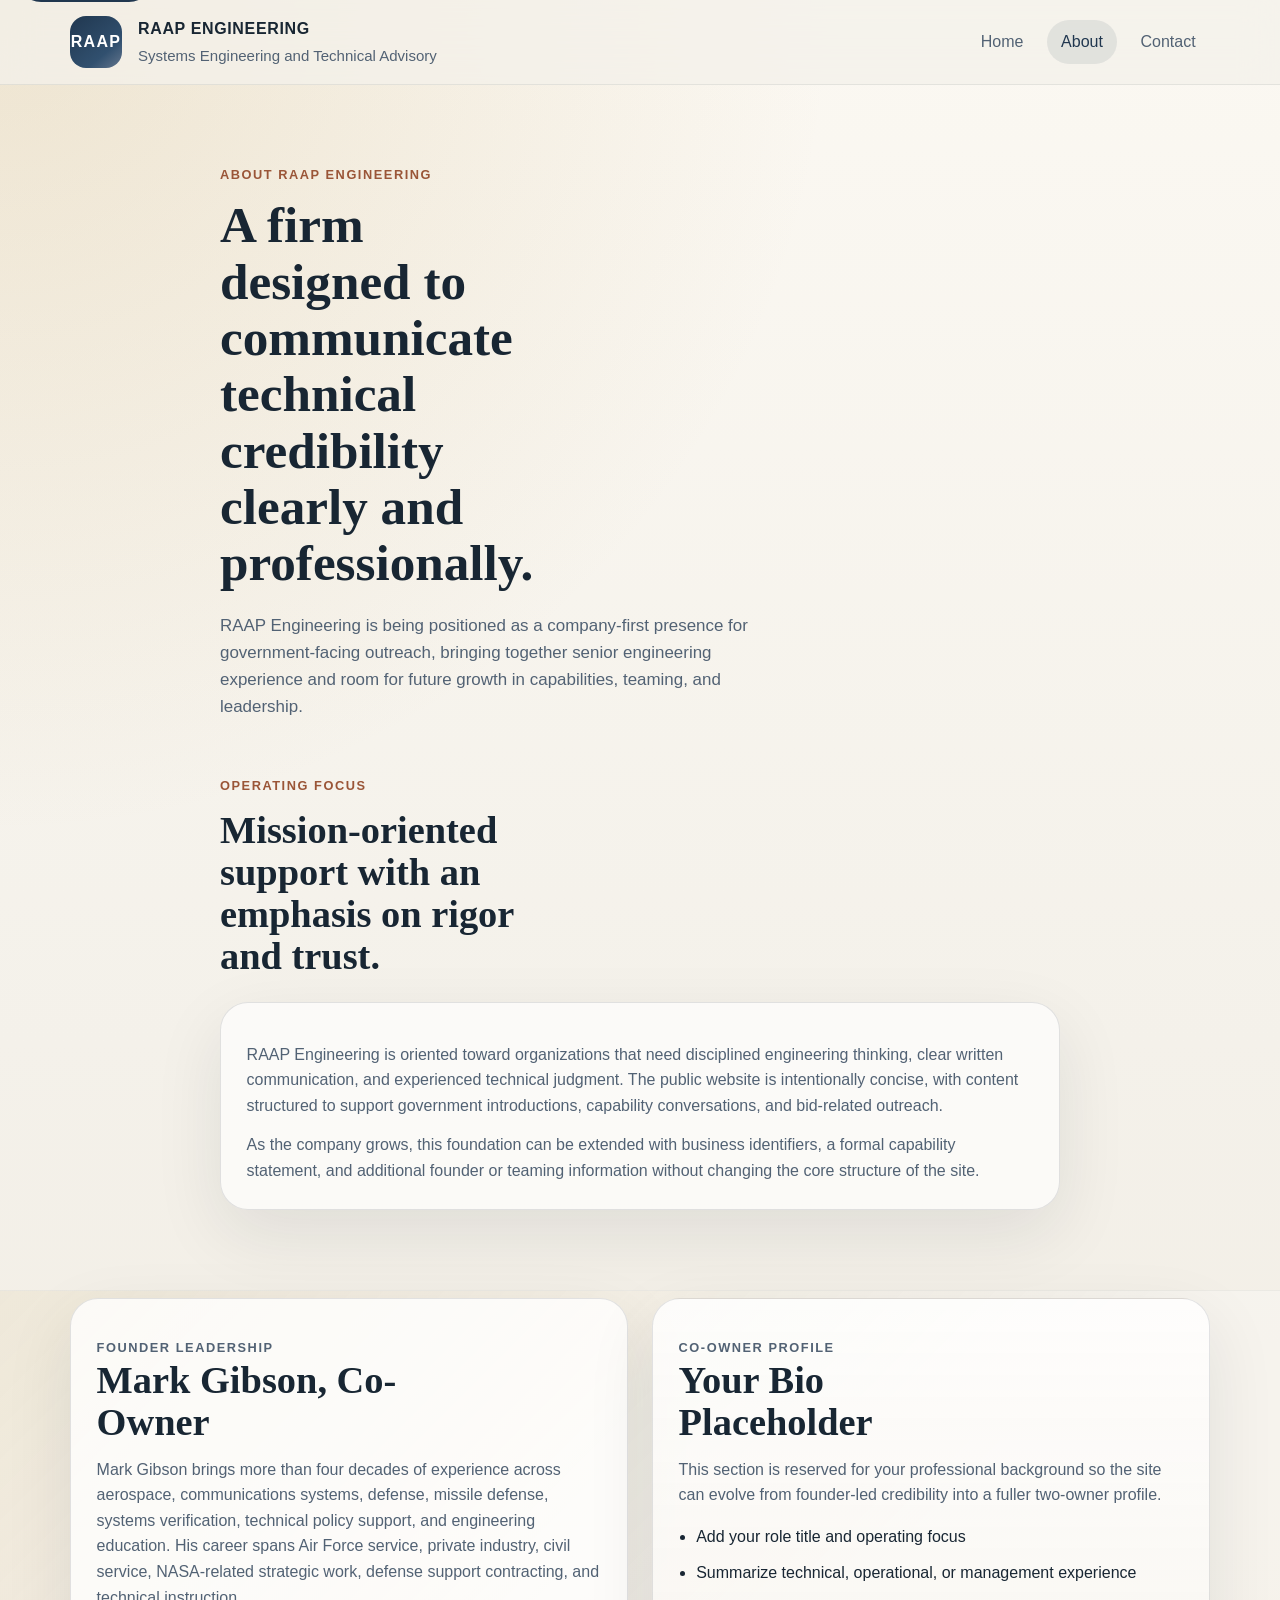
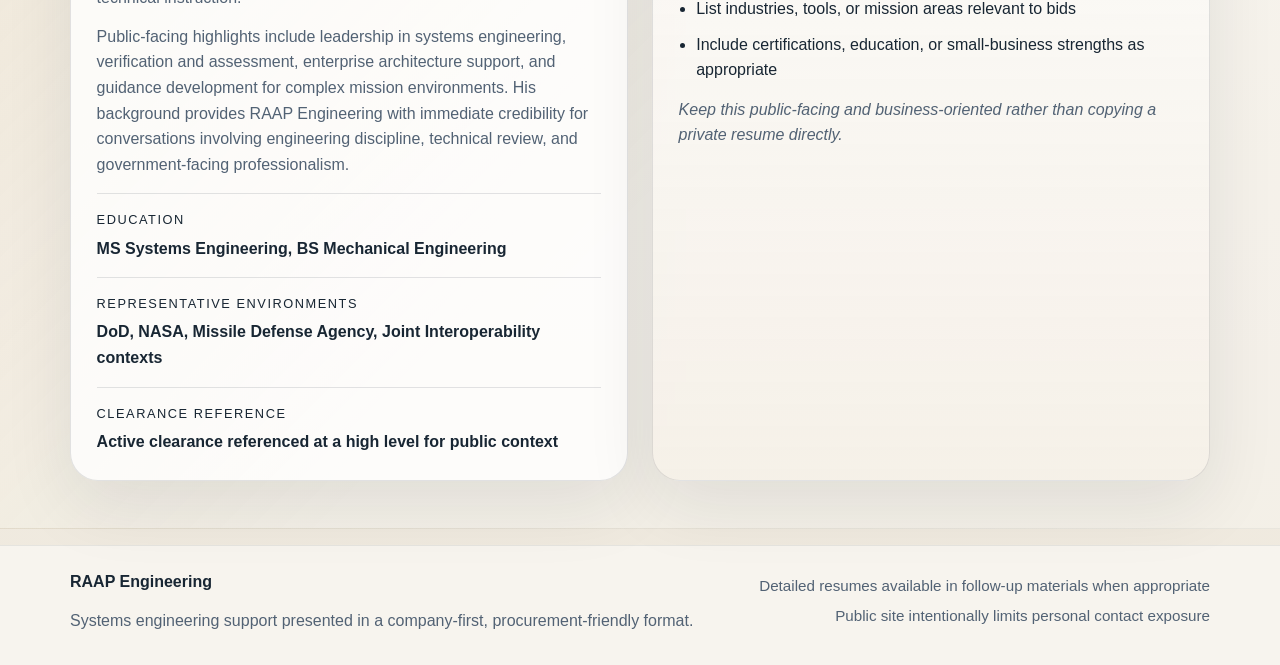
==== about.html @ 54c3ab7a "Initial RAAP Engineering site" ====
<!DOCTYPE html>
<html lang="en">
<head>
  <meta charset="UTF-8">
  <meta name="viewport" content="width=device-width, initial-scale=1.0">
  <meta
    name="description"
    content="About RAAP Engineering, including company focus, founder leadership, and a co-owner profile placeholder for future expansion."
  >
  <title>About | RAAP Engineering</title>
  <link rel="stylesheet" href="styles.css">
</head>
<body>
  <a class="skip-link" href="#main">Skip to content</a>
  <header class="site-header">
    <div class="shell header-shell">
      <a class="brand" href="index.html" aria-label="RAAP Engineering home">
        <span class="brand-mark">RAAP</span>
        <span class="brand-text">
          <strong>RAAP Engineering</strong>
          <span>Systems Engineering and Technical Advisory</span>
        </span>
      </a>
      <nav class="site-nav" aria-label="Primary">
        <a href="index.html">Home</a>
        <a class="is-active" href="about.html">About</a>
        <a href="contact.html">Contact</a>
      </nav>
    </div>
  </header>

  <main id="main">
    <section class="page-hero">
      <div class="shell narrow">
        <p class="eyebrow">About RAAP Engineering</p>
        <h1>A firm designed to communicate technical credibility clearly and professionally.</h1>
        <p class="lead">
          RAAP Engineering is being positioned as a company-first presence for government-facing outreach, bringing
          together senior engineering experience and room for future growth in capabilities, teaming, and leadership.
        </p>
      </div>
    </section>

    <section class="section">
      <div class="shell narrow">
        <div class="section-heading">
          <p class="eyebrow">Operating Focus</p>
          <h2>Mission-oriented support with an emphasis on rigor and trust.</h2>
        </div>
        <div class="prose-card">
          <p>
            RAAP Engineering is oriented toward organizations that need disciplined engineering thinking, clear
            written communication, and experienced technical judgment. The public website is intentionally concise,
            with content structured to support government introductions, capability conversations, and bid-related
            outreach.
          </p>
          <p>
            As the company grows, this foundation can be extended with business identifiers, a formal capability
            statement, and additional founder or teaming information without changing the core structure of the site.
          </p>
        </div>
      </div>
    </section>

    <section class="section section-accent">
      <div class="shell profile-grid">
        <article class="profile-card">
          <p class="eyebrow">Founder Leadership</p>
          <h2>Mark Gibson, Co-Owner</h2>
          <p>
            Mark Gibson brings more than four decades of experience across aerospace, communications systems, defense,
            missile defense, systems verification, technical policy support, and engineering education. His career
            spans Air Force service, private industry, civil service, NASA-related strategic work, defense support
            contracting, and technical instruction.
          </p>
          <p>
            Public-facing highlights include leadership in systems engineering, verification and assessment, enterprise
            architecture support, and guidance development for complex mission environments. His background provides
            RAAP Engineering with immediate credibility for conversations involving engineering discipline, technical
            review, and government-facing professionalism.
          </p>
          <div class="detail-block">
            <span>Education</span>
            <strong>MS Systems Engineering, BS Mechanical Engineering</strong>
          </div>
          <div class="detail-block">
            <span>Representative Environments</span>
            <strong>DoD, NASA, Missile Defense Agency, Joint Interoperability contexts</strong>
          </div>
          <div class="detail-block">
            <span>Clearance Reference</span>
            <strong>Active clearance referenced at a high level for public context</strong>
          </div>
        </article>

        <article class="profile-card placeholder-card">
          <p class="eyebrow">Co-Owner Profile</p>
          <h2>Your Bio Placeholder</h2>
          <p>
            This section is reserved for your professional background so the site can evolve from founder-led
            credibility into a fuller two-owner profile.
          </p>
          <ul class="prompt-list">
            <li>Add your role title and operating focus</li>
            <li>Summarize technical, operational, or management experience</li>
            <li>List industries, tools, or mission areas relevant to bids</li>
            <li>Include certifications, education, or small-business strengths as appropriate</li>
          </ul>
          <p class="placeholder-note">
            Keep this public-facing and business-oriented rather than copying a private resume directly.
          </p>
        </article>
      </div>
    </section>
  </main>

  <footer class="site-footer">
    <div class="shell footer-shell">
      <div>
        <strong>RAAP Engineering</strong>
        <p>Systems engineering support presented in a company-first, procurement-friendly format.</p>
      </div>
      <div class="footer-meta">
        <span>Detailed resumes available in follow-up materials when appropriate</span>
        <span>Public site intentionally limits personal contact exposure</span>
      </div>
    </div>
  </footer>
</body>
</html>
---- styles.css ----
:root {
  --bg: #f4f1ea;
  --bg-strong: #e4ddd0;
  --surface: rgba(255, 255, 255, 0.78);
  --surface-strong: #ffffff;
  --ink: #182633;
  --muted: #526274;
  --line: rgba(24, 38, 51, 0.12);
  --navy: #20374f;
  --steel: #64768d;
  --rust: #9a5537;
  --gold: #c6a766;
  --shadow: 0 24px 70px rgba(21, 32, 43, 0.09);
  --radius-lg: 28px;
  --radius-md: 18px;
  --radius-sm: 12px;
  --shell: 1140px;
  --font-sans: "Segoe UI Variable", "Aptos", "Trebuchet MS", "Gill Sans", sans-serif;
  --font-serif: "Georgia", "Times New Roman", serif;
}

*,
*::before,
*::after {
  box-sizing: border-box;
}

html {
  scroll-behavior: smooth;
}

body {
  margin: 0;
  min-height: 100vh;
  color: var(--ink);
  background:
    radial-gradient(circle at top left, rgba(198, 167, 102, 0.24), transparent 32%),
    linear-gradient(180deg, #fbf8f2 0%, var(--bg) 46%, #efe9de 100%);
  font-family: var(--font-sans);
  line-height: 1.6;
}

a {
  color: inherit;
  text-decoration: none;
}

img {
  max-width: 100%;
  display: block;
}

.skip-link {
  position: absolute;
  left: 1rem;
  top: -3rem;
  z-index: 20;
  padding: 0.75rem 1rem;
  border-radius: 999px;
  background: var(--navy);
  color: #fff;
}

.skip-link:focus {
  top: 1rem;
}

.shell {
  width: min(calc(100% - 2rem), var(--shell));
  margin: 0 auto;
}

.narrow {
  width: min(calc(100% - 2rem), 840px);
}

.site-header {
  position: sticky;
  top: 0;
  z-index: 10;
  backdrop-filter: blur(18px);
  background: rgba(244, 241, 234, 0.76);
  border-bottom: 1px solid rgba(24, 38, 51, 0.08);
}

.header-shell,
.footer-shell,
.hero-grid,
.split-layout,
.credibility-grid,
.cta-layout,
.contact-grid,
.profile-grid {
  display: grid;
  gap: 1.5rem;
}

.header-shell {
  grid-template-columns: 1fr auto;
  align-items: center;
  padding: 1rem 0;
}

.brand {
  display: inline-flex;
  align-items: center;
  gap: 1rem;
}

.brand-mark {
  display: inline-flex;
  align-items: center;
  justify-content: center;
  width: 3.25rem;
  height: 3.25rem;
  border-radius: 1rem;
  background: linear-gradient(140deg, var(--navy), #31506f 70%, var(--steel));
  color: #fff;
  font-weight: 700;
  letter-spacing: 0.08em;
}

.brand-text {
  display: flex;
  flex-direction: column;
  gap: 0.1rem;
  color: var(--muted);
  font-size: 0.94rem;
}

.brand-text strong {
  color: var(--ink);
  font-size: 1rem;
  letter-spacing: 0.04em;
  text-transform: uppercase;
}

.site-nav {
  display: flex;
  flex-wrap: wrap;
  gap: 0.55rem;
}

.site-nav a {
  padding: 0.6rem 0.9rem;
  border-radius: 999px;
  color: var(--muted);
  transition: 180ms ease;
}

.site-nav a:hover,
.site-nav a:focus-visible,
.site-nav a.is-active {
  background: rgba(32, 55, 79, 0.09);
  color: var(--navy);
}

.hero,
.page-hero {
  position: relative;
  overflow: hidden;
}

.hero {
  padding: 5.75rem 0 3.5rem;
}

.page-hero {
  padding: 5rem 0 2rem;
}

.hero-grid {
  grid-template-columns: minmax(0, 1.35fr) minmax(280px, 0.75fr);
  align-items: end;
}

.hero-copy,
.hero-panel,
.card,
.timeline-card,
.credibility-card,
.prose-card,
.profile-card,
.contact-card {
  position: relative;
  border: 1px solid var(--line);
  border-radius: var(--radius-lg);
  background: var(--surface);
  box-shadow: var(--shadow);
}

.hero-copy {
  padding: 2rem;
}

.hero-panel {
  padding: 1.6rem;
  background:
    linear-gradient(180deg, rgba(32, 55, 79, 0.95), rgba(28, 42, 58, 0.94)),
    var(--navy);
  color: #ecf1f8;
}

.eyebrow,
.panel-kicker,
.timeline-label,
.detail-block span,
.contact-placeholder span,
.identifier-list span {
  font-size: 0.8rem;
  letter-spacing: 0.12em;
  text-transform: uppercase;
}

.eyebrow {
  margin: 0 0 0.75rem;
  color: var(--rust);
  font-weight: 700;
}

h1,
h2,
h3 {
  margin: 0;
  font-family: var(--font-serif);
  line-height: 1.1;
}

h1 {
  font-size: clamp(2.8rem, 4vw, 4.6rem);
  max-width: 12ch;
}

h2 {
  font-size: clamp(2rem, 3vw, 3rem);
  max-width: 18ch;
}

h3 {
  font-size: 1.35rem;
}

.lead {
  max-width: 60ch;
  margin: 1.25rem 0 0;
  color: var(--muted);
  font-size: 1.06rem;
}

.hero-actions {
  display: flex;
  flex-wrap: wrap;
  gap: 0.9rem;
  margin-top: 1.8rem;
}

.button {
  display: inline-flex;
  align-items: center;
  justify-content: center;
  min-height: 3.2rem;
  padding: 0.9rem 1.35rem;
  border-radius: 999px;
  border: 1px solid transparent;
  font-weight: 700;
  transition: transform 180ms ease, box-shadow 180ms ease, background 180ms ease;
}

.button:hover,
.button:focus-visible {
  transform: translateY(-1px);
}

.button-primary {
  background: linear-gradient(135deg, var(--navy), #345372);
  color: #fff;
  box-shadow: 0 12px 28px rgba(32, 55, 79, 0.2);
}

.button-secondary {
  border-color: rgba(32, 55, 79, 0.18);
  background: rgba(255, 255, 255, 0.64);
  color: var(--navy);
}

.panel-kicker {
  color: rgba(255, 255, 255, 0.7);
  font-weight: 700;
}

.panel-list,
.inline-list,
.prompt-list {
  margin: 1rem 0 0;
  padding-left: 1.1rem;
}

.panel-list li,
.inline-list li,
.prompt-list li {
  margin-bottom: 0.65rem;
}

.section {
  padding: 1.5rem 0 4rem;
}

.section-heading {
  margin-bottom: 1.5rem;
}

.section-heading h2 {
  max-width: 16ch;
}

.card-grid,
.timeline-grid {
  display: grid;
  gap: 1rem;
}

.card-grid {
  grid-template-columns: repeat(4, minmax(0, 1fr));
}

.timeline-grid {
  grid-template-columns: repeat(2, minmax(0, 1fr));
}

.card,
.timeline-card,
.credibility-card,
.prose-card,
.profile-card,
.contact-card {
  padding: 1.6rem;
}

.card p,
.timeline-card p,
.credibility-card p,
.prose-card p,
.profile-card p,
.contact-card p,
.feature p,
.footer-shell p {
  margin: 0.85rem 0 0;
  color: var(--muted);
}

.section-accent {
  position: relative;
}

.section-accent::before {
  content: "";
  position: absolute;
  inset: 1rem 0;
  background:
    linear-gradient(135deg, rgba(198, 167, 102, 0.15), transparent 55%),
    rgba(255, 255, 255, 0.25);
  border-top: 1px solid rgba(24, 38, 51, 0.05);
  border-bottom: 1px solid rgba(24, 38, 51, 0.05);
}

.section-accent > .shell {
  position: relative;
}

.split-layout {
  grid-template-columns: minmax(0, 0.8fr) minmax(0, 1fr);
  align-items: start;
}

.stack {
  display: grid;
  gap: 1rem;
}

.feature {
  padding: 1.2rem 0 1.2rem 1.35rem;
  border-left: 3px solid rgba(154, 85, 55, 0.3);
}

.timeline-label {
  color: var(--navy);
  font-weight: 700;
}

.section-dark {
  background:
    linear-gradient(160deg, #1d2a38 0%, #20374f 55%, #2b4663 100%);
  color: #f0f4f8;
}

.section-dark .eyebrow,
.section-dark .timeline-label,
.section-dark p,
.section-dark .text-link {
  color: rgba(240, 244, 248, 0.88);
}

.credibility-grid {
  grid-template-columns: minmax(0, 0.95fr) minmax(0, 1fr);
  align-items: center;
  padding: 4rem 0;
}

.credibility-card,
.prose-card-dark {
  background: rgba(255, 255, 255, 0.08);
  border-color: rgba(255, 255, 255, 0.12);
  color: #fff;
}

.credibility-card .inline-list {
  color: #dfe8f1;
}

.text-link {
  display: inline-block;
  margin-top: 1rem;
  font-weight: 700;
}

.cta-band {
  padding-top: 3rem;
  padding-bottom: 4.5rem;
}

.cta-layout {
  grid-template-columns: minmax(0, 1fr) auto;
  align-items: center;
  padding: 1.75rem 1.9rem;
  border: 1px solid var(--line);
  border-radius: var(--radius-lg);
  background: rgba(255, 255, 255, 0.7);
  box-shadow: var(--shadow);
}

.profile-grid,
.contact-grid {
  grid-template-columns: repeat(2, minmax(0, 1fr));
}

.prose-card {
  background: rgba(255, 255, 255, 0.64);
}

.detail-block,
.contact-placeholder,
.identifier-list div {
  display: flex;
  flex-direction: column;
  gap: 0.3rem;
  margin-top: 1rem;
  padding-top: 1rem;
  border-top: 1px solid var(--line);
}

.detail-block strong,
.contact-placeholder strong,
.identifier-list strong {
  font-size: 1rem;
}

.placeholder-card {
  background:
    linear-gradient(180deg, rgba(255, 255, 255, 0.82), rgba(245, 240, 232, 0.96));
}

.placeholder-note {
  font-style: italic;
}

.identifier-list {
  display: grid;
  gap: 0.4rem;
}

.site-footer {
  border-top: 1px solid rgba(24, 38, 51, 0.08);
  background: rgba(255, 255, 255, 0.46);
}

.footer-shell {
  grid-template-columns: minmax(0, 1fr) auto;
  align-items: center;
  padding: 1.4rem 0 2rem;
}

.footer-meta {
  display: grid;
  gap: 0.35rem;
  justify-items: end;
  color: var(--muted);
  font-size: 0.95rem;
  text-align: right;
}

@media (max-width: 980px) {
  .hero-grid,
  .split-layout,
  .credibility-grid,
  .cta-layout,
  .profile-grid,
  .contact-grid,
  .card-grid,
  .timeline-grid,
  .footer-shell {
    grid-template-columns: 1fr;
  }

  .header-shell {
    grid-template-columns: 1fr;
    justify-items: start;
  }

  .site-nav {
    width: 100%;
  }

  .footer-meta {
    justify-items: start;
    text-align: left;
  }
}

@media (max-width: 720px) {
  body {
    font-size: 0.98rem;
  }

  .hero,
  .page-hero {
    padding-top: 4.5rem;
  }

  .hero-copy,
  .hero-panel,
  .card,
  .timeline-card,
  .credibility-card,
  .prose-card,
  .profile-card,
  .contact-card,
  .cta-layout {
    padding: 1.35rem;
  }

  h1 {
    font-size: clamp(2.4rem, 11vw, 3.4rem);
  }

  h2 {
    font-size: clamp(1.8rem, 8vw, 2.4rem);
  }

  .site-nav a {
    padding-inline: 0.8rem;
  }
}

@media print {
  :root {
    --bg: #fff;
    --surface: #fff;
    --surface-strong: #fff;
    --ink: #000;
    --muted: #222;
    --line: rgba(0, 0, 0, 0.12);
  }

  body {
    background: #fff;
    color: #000;
  }

  .site-header {
    position: static;
    background: #fff;
    border-bottom-color: #ccc;
  }

  .hero-panel,
  .section-dark,
  .button-primary {
    background: #fff !important;
    color: #000 !important;
    box-shadow: none !important;
  }

  .button,
  .site-nav {
    border-color: #999;
  }

  .hero-copy,
  .hero-panel,
  .card,
  .timeline-card,
  .credibility-card,
  .prose-card,
  .profile-card,
  .contact-card,
  .cta-layout {
    box-shadow: none;
    background: #fff;
  }
}
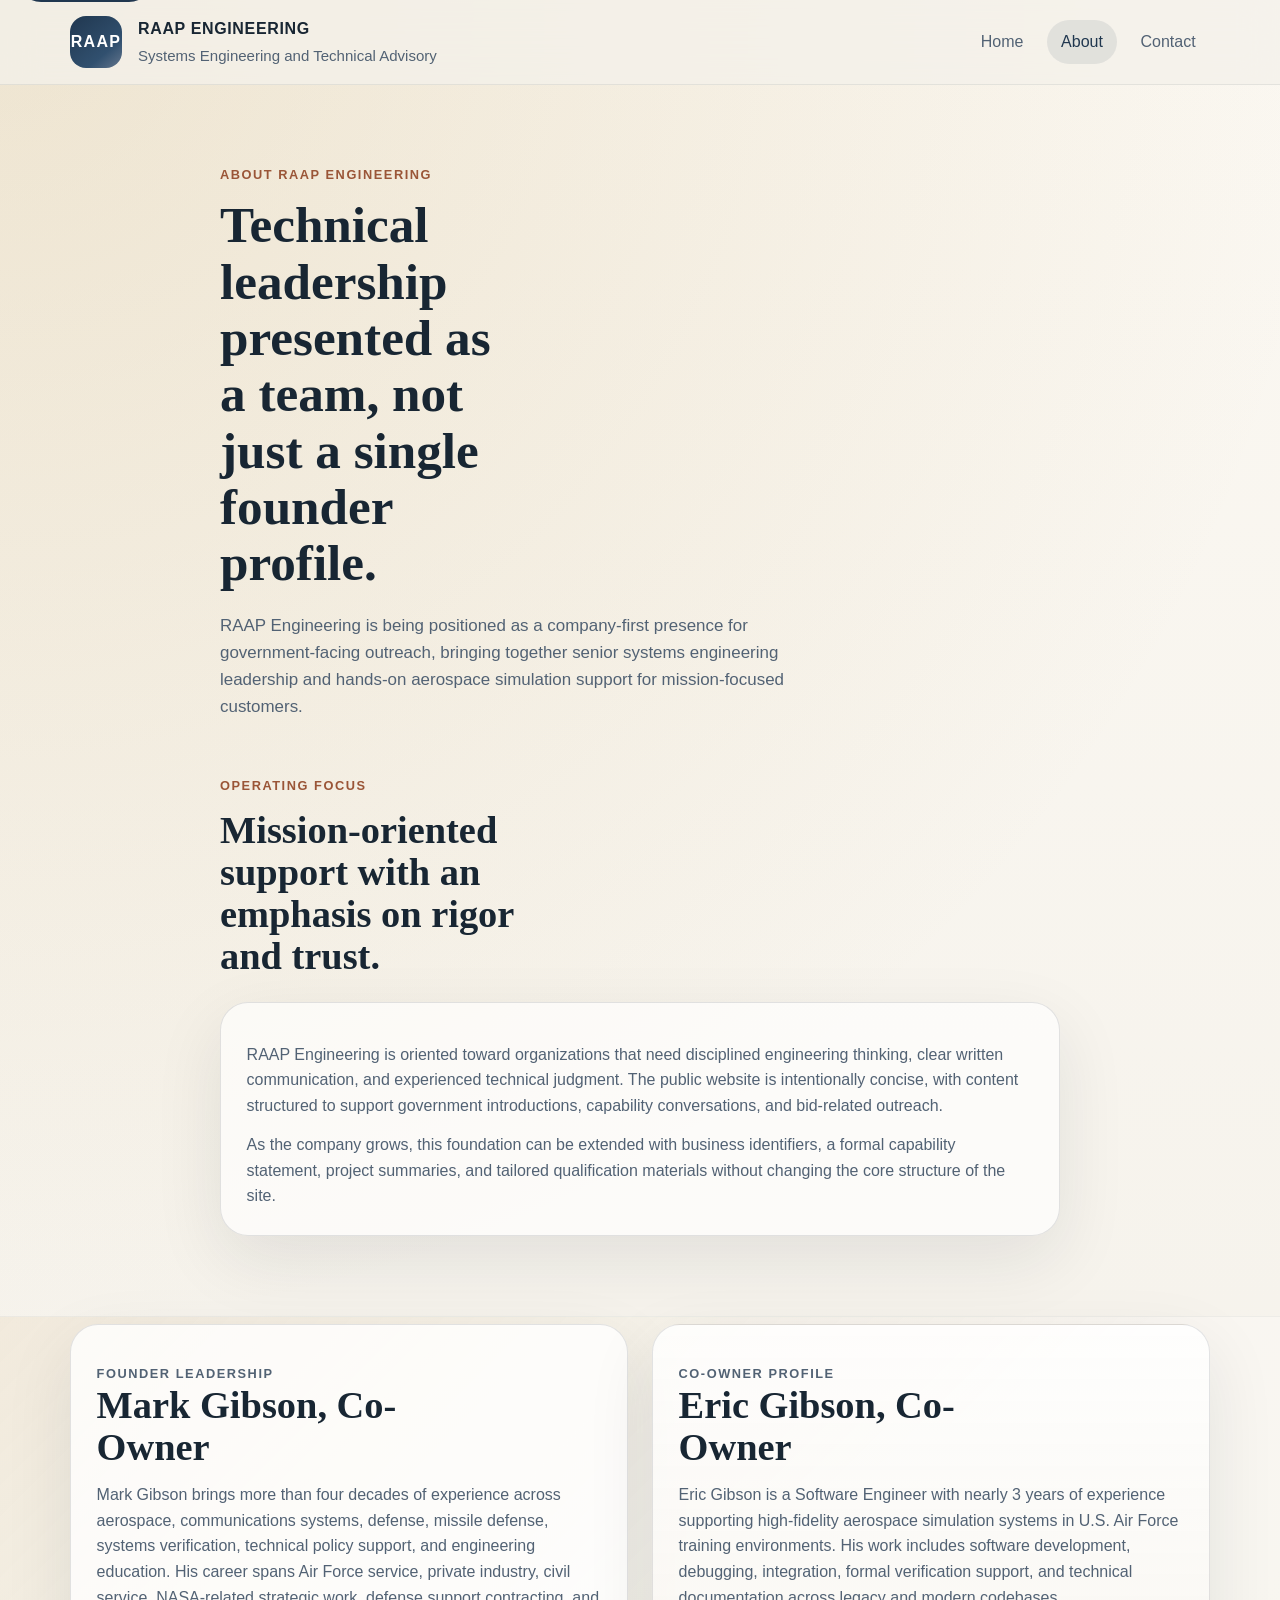
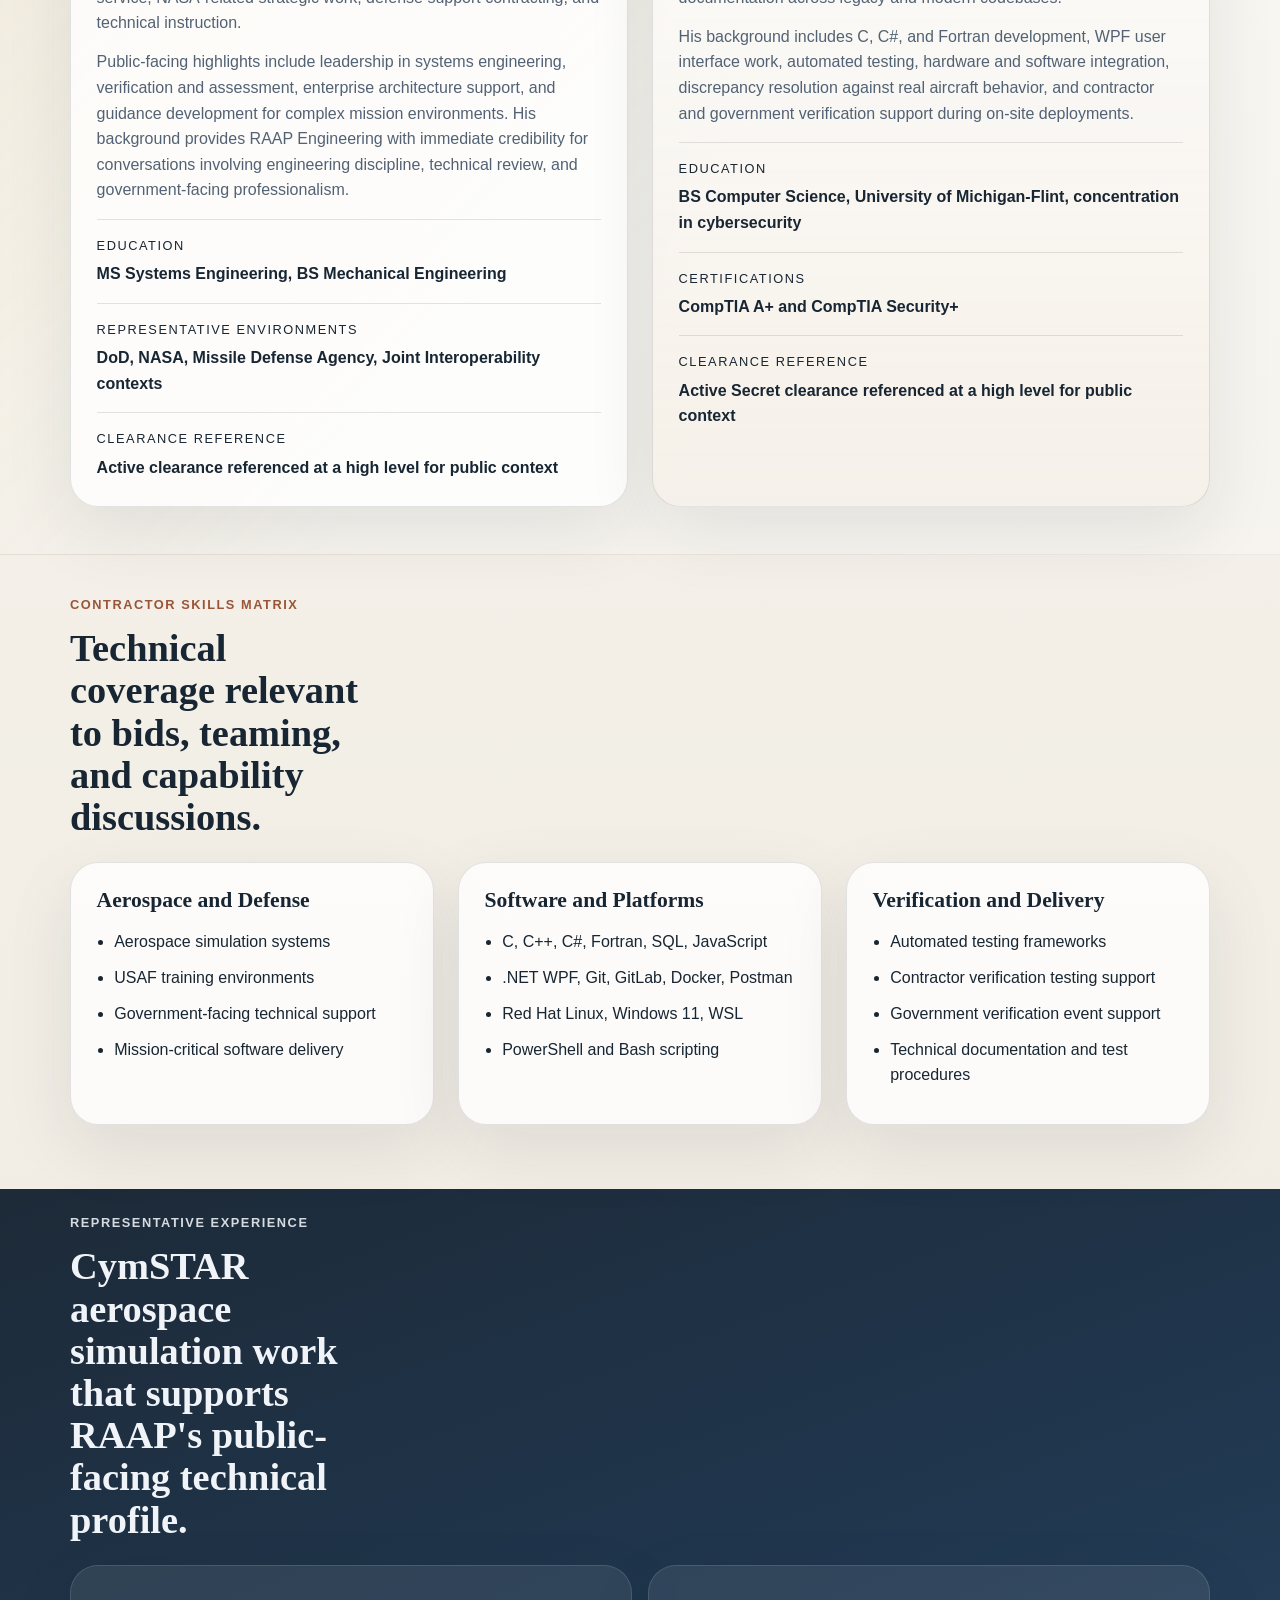
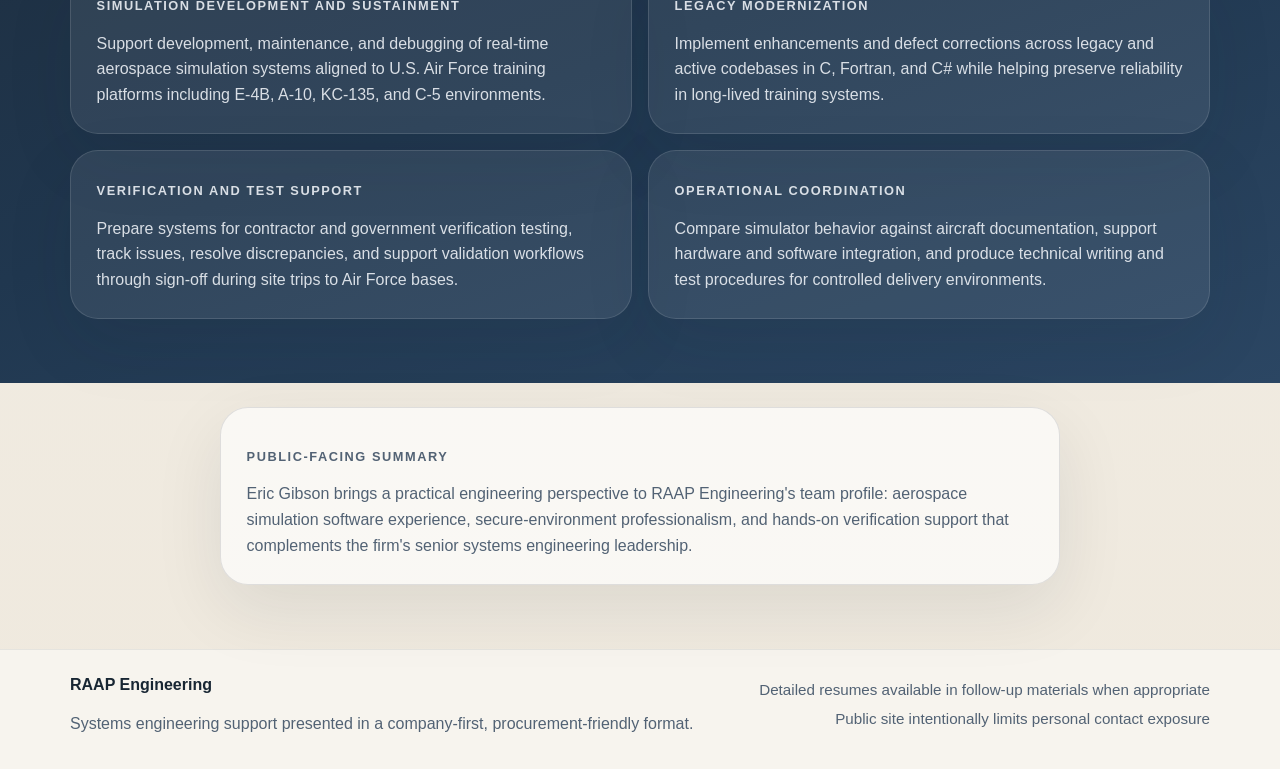
==== commit b09bff2f: "Add Eric Gibson bio and capabilities content" ====
--- a/about.html
+++ b/about.html
@@ -5,7 +5,7 @@
   <meta name="viewport" content="width=device-width, initial-scale=1.0">
   <meta
     name="description"
-    content="About RAAP Engineering, including company focus, founder leadership, and a co-owner profile placeholder for future expansion."
+    content="About RAAP Engineering, including founder leadership, aerospace simulation support, and co-owner profile information for government-facing outreach."
   >
   <title>About | RAAP Engineering</title>
   <link rel="stylesheet" href="styles.css">
@@ -33,10 +33,11 @@
     <section class="page-hero">
       <div class="shell narrow">
         <p class="eyebrow">About RAAP Engineering</p>
-        <h1>A firm designed to communicate technical credibility clearly and professionally.</h1>
+        <h1>Technical leadership presented as a team, not just a single founder profile.</h1>
         <p class="lead">
           RAAP Engineering is being positioned as a company-first presence for government-facing outreach, bringing
-          together senior engineering experience and room for future growth in capabilities, teaming, and leadership.
+          together senior systems engineering leadership and hands-on aerospace simulation support for mission-focused
+          customers.
         </p>
       </div>
     </section>
@@ -56,7 +57,8 @@
           </p>
           <p>
             As the company grows, this foundation can be extended with business identifiers, a formal capability
-            statement, and additional founder or teaming information without changing the core structure of the site.
+            statement, project summaries, and tailored qualification materials without changing the core structure of
+            the site.
           </p>
         </div>
       </div>
@@ -95,21 +97,121 @@
 
         <article class="profile-card placeholder-card">
           <p class="eyebrow">Co-Owner Profile</p>
-          <h2>Your Bio Placeholder</h2>
-          <p>
-            This section is reserved for your professional background so the site can evolve from founder-led
-            credibility into a fuller two-owner profile.
-          </p>
-          <ul class="prompt-list">
-            <li>Add your role title and operating focus</li>
-            <li>Summarize technical, operational, or management experience</li>
-            <li>List industries, tools, or mission areas relevant to bids</li>
-            <li>Include certifications, education, or small-business strengths as appropriate</li>
-          </ul>
-          <p class="placeholder-note">
-            Keep this public-facing and business-oriented rather than copying a private resume directly.
-          </p>
+          <h2>Eric Gibson, Co-Owner</h2>
+          <p>
+            Eric Gibson is a Software Engineer with nearly 3 years of experience supporting high-fidelity aerospace
+            simulation systems in U.S. Air Force training environments. His work includes software development,
+            debugging, integration, formal verification support, and technical documentation across legacy and modern
+            codebases.
+          </p>
+          <p>
+            His background includes C, C#, and Fortran development, WPF user interface work, automated testing,
+            hardware and software integration, discrepancy resolution against real aircraft behavior, and contractor
+            and government verification support during on-site deployments.
+          </p>
+          <div class="detail-block">
+            <span>Education</span>
+            <strong>BS Computer Science, University of Michigan-Flint, concentration in cybersecurity</strong>
+          </div>
+          <div class="detail-block">
+            <span>Certifications</span>
+            <strong>CompTIA A+ and CompTIA Security+</strong>
+          </div>
+          <div class="detail-block">
+            <span>Clearance Reference</span>
+            <strong>Active Secret clearance referenced at a high level for public context</strong>
+          </div>
         </article>
+      </div>
+    </section>
+
+    <section class="section">
+      <div class="shell">
+        <div class="section-heading">
+          <p class="eyebrow">Contractor Skills Matrix</p>
+          <h2>Technical coverage relevant to bids, teaming, and capability discussions.</h2>
+        </div>
+        <div class="matrix-grid">
+          <article class="card">
+            <h3>Aerospace and Defense</h3>
+            <ul class="prompt-list">
+              <li>Aerospace simulation systems</li>
+              <li>USAF training environments</li>
+              <li>Government-facing technical support</li>
+              <li>Mission-critical software delivery</li>
+            </ul>
+          </article>
+          <article class="card">
+            <h3>Software and Platforms</h3>
+            <ul class="prompt-list">
+              <li>C, C++, C#, Fortran, SQL, JavaScript</li>
+              <li>.NET WPF, Git, GitLab, Docker, Postman</li>
+              <li>Red Hat Linux, Windows 11, WSL</li>
+              <li>PowerShell and Bash scripting</li>
+            </ul>
+          </article>
+          <article class="card">
+            <h3>Verification and Delivery</h3>
+            <ul class="prompt-list">
+              <li>Automated testing frameworks</li>
+              <li>Contractor verification testing support</li>
+              <li>Government verification event support</li>
+              <li>Technical documentation and test procedures</li>
+            </ul>
+          </article>
+        </div>
+      </div>
+    </section>
+
+    <section class="section section-dark">
+      <div class="shell">
+        <div class="section-heading">
+          <p class="eyebrow">Representative Experience</p>
+          <h2>CymSTAR aerospace simulation work that supports RAAP's public-facing technical profile.</h2>
+        </div>
+        <div class="timeline-grid">
+          <article class="timeline-card dark-card">
+            <span class="timeline-label">Simulation Development and Sustainment</span>
+            <p>
+              Support development, maintenance, and debugging of real-time aerospace simulation systems aligned to
+              U.S. Air Force training platforms including E-4B, A-10, KC-135, and C-5 environments.
+            </p>
+          </article>
+          <article class="timeline-card dark-card">
+            <span class="timeline-label">Legacy Modernization</span>
+            <p>
+              Implement enhancements and defect corrections across legacy and active codebases in C, Fortran, and C#
+              while helping preserve reliability in long-lived training systems.
+            </p>
+          </article>
+          <article class="timeline-card dark-card">
+            <span class="timeline-label">Verification and Test Support</span>
+            <p>
+              Prepare systems for contractor and government verification testing, track issues, resolve discrepancies,
+              and support validation workflows through sign-off during site trips to Air Force bases.
+            </p>
+          </article>
+          <article class="timeline-card dark-card">
+            <span class="timeline-label">Operational Coordination</span>
+            <p>
+              Compare simulator behavior against aircraft documentation, support hardware and software integration,
+              and produce technical writing and test procedures for controlled delivery environments.
+            </p>
+          </article>
+        </div>
+      </div>
+    </section>
+    
+    <section class="section">
+      <div class="shell narrow">
+        <div class="prose-card">
+          <p class="eyebrow">Public-Facing Summary</p>
+          <p>
+            Eric Gibson brings a practical engineering perspective to RAAP Engineering's team profile: aerospace
+            simulation software experience, secure-environment professionalism, and hands-on verification support
+            that complements the firm's senior systems engineering leadership.
+          </p>
+        </div>
       </div>
     </section>
   </main>
--- a/styles.css
+++ b/styles.css
@@ -90,7 +90,9 @@
 .credibility-grid,
 .cta-layout,
 .contact-grid,
-.profile-grid {
+.profile-grid,
+.matrix-grid,
+.credibility-stack {
   display: grid;
   gap: 1.5rem;
 }
@@ -327,6 +329,10 @@
   grid-template-columns: repeat(2, minmax(0, 1fr));
 }
 
+.matrix-grid {
+  grid-template-columns: repeat(3, minmax(0, 1fr));
+}
+
 .card,
 .timeline-card,
 .credibility-card,
@@ -406,11 +412,25 @@
   padding: 4rem 0;
 }
 
+.credibility-stack {
+  grid-template-columns: 1fr;
+}
+
 .credibility-card,
 .prose-card-dark {
   background: rgba(255, 255, 255, 0.08);
   border-color: rgba(255, 255, 255, 0.12);
   color: #fff;
+}
+
+.dark-card {
+  background: rgba(255, 255, 255, 0.08);
+  border-color: rgba(255, 255, 255, 0.12);
+}
+
+.dark-card .timeline-label,
+.dark-card p {
+  color: rgba(240, 244, 248, 0.88);
 }
 
 .credibility-card .inline-list {
@@ -505,6 +525,7 @@
   .cta-layout,
   .profile-grid,
   .contact-grid,
+  .matrix-grid,
   .card-grid,
   .timeline-grid,
   .footer-shell {
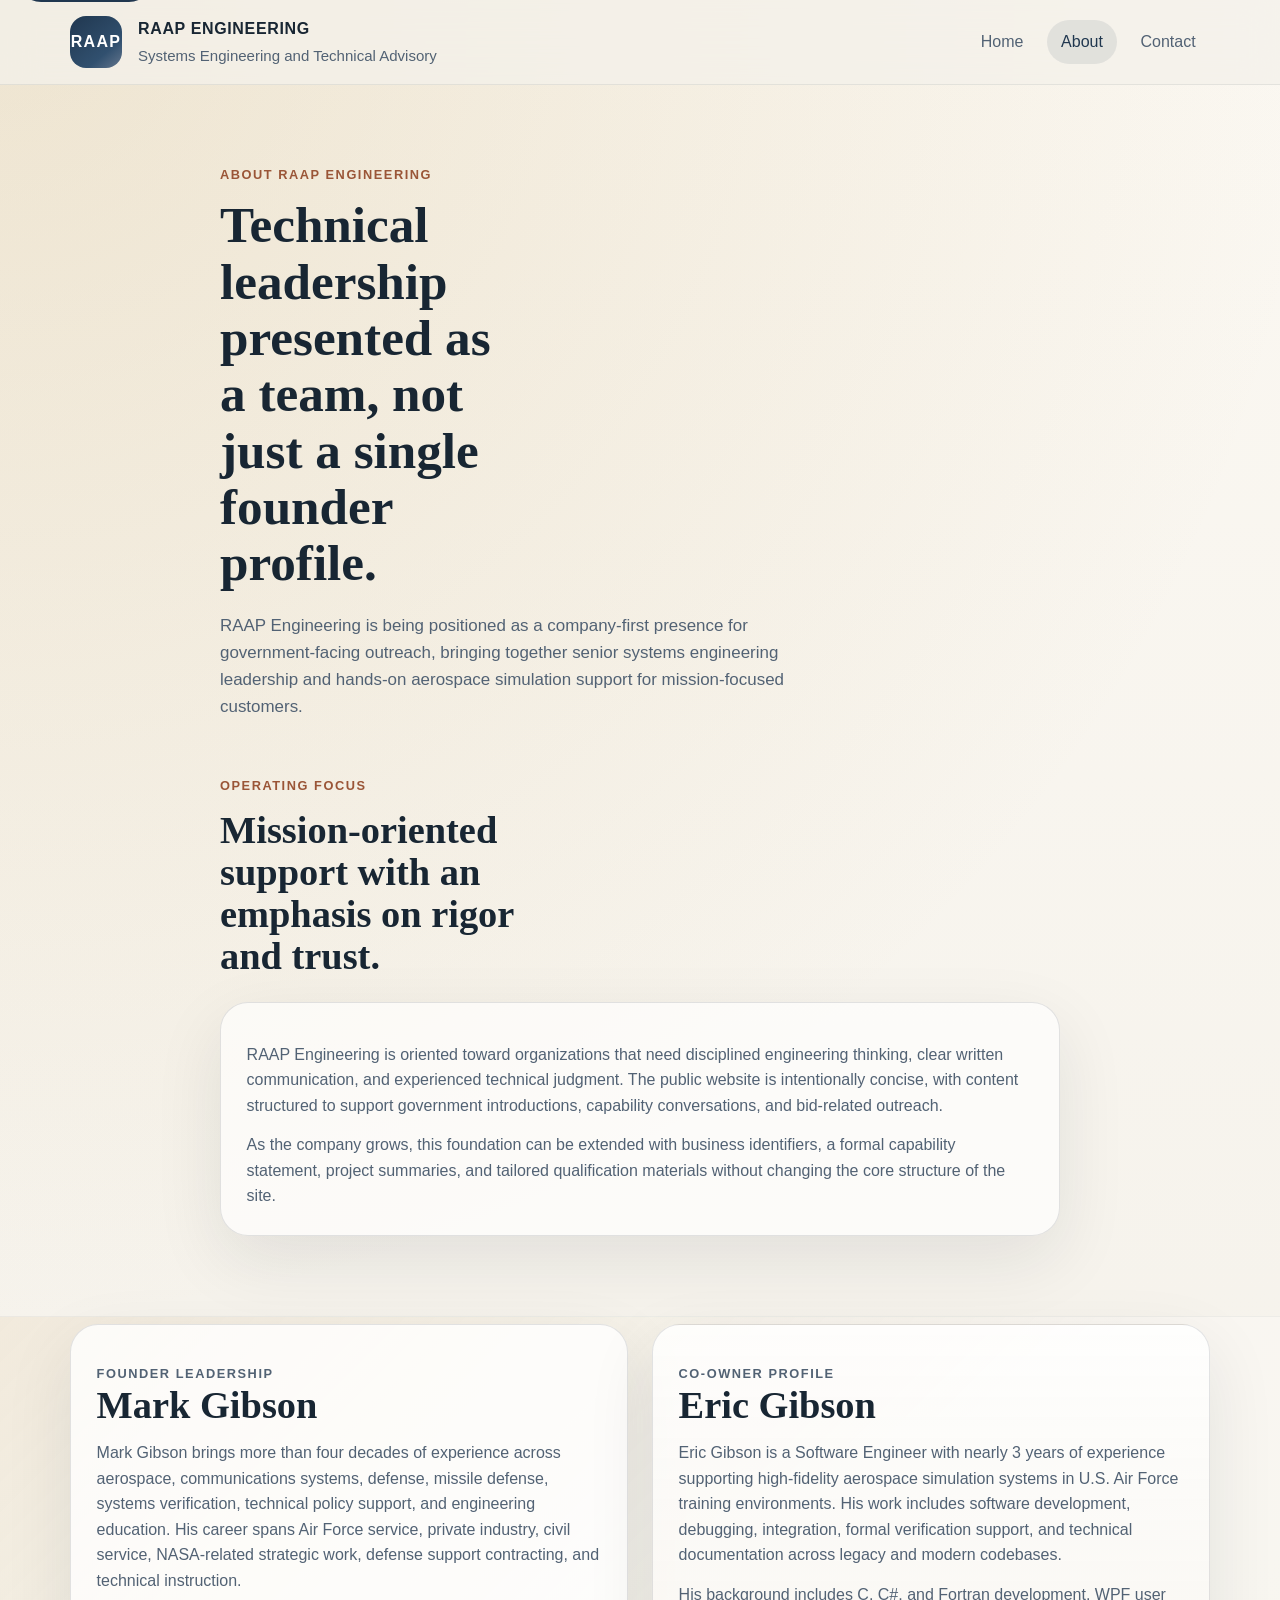
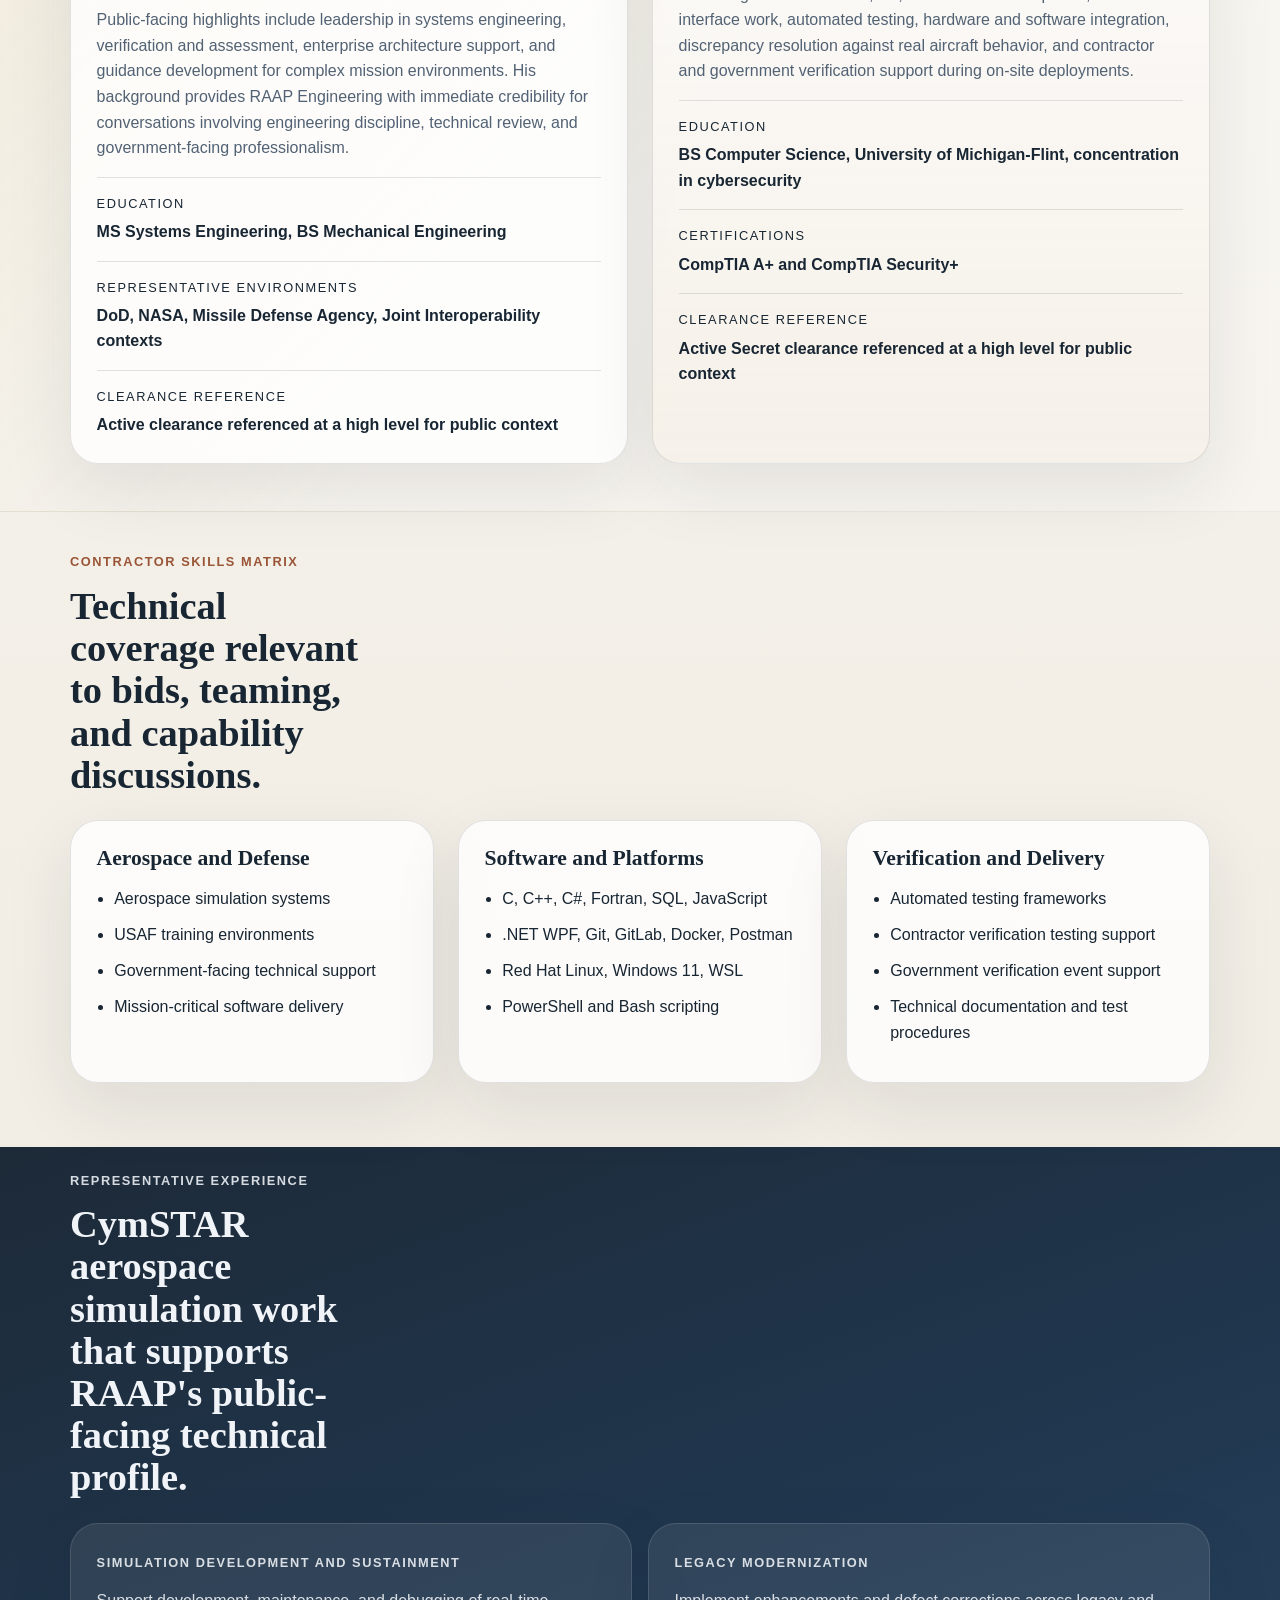
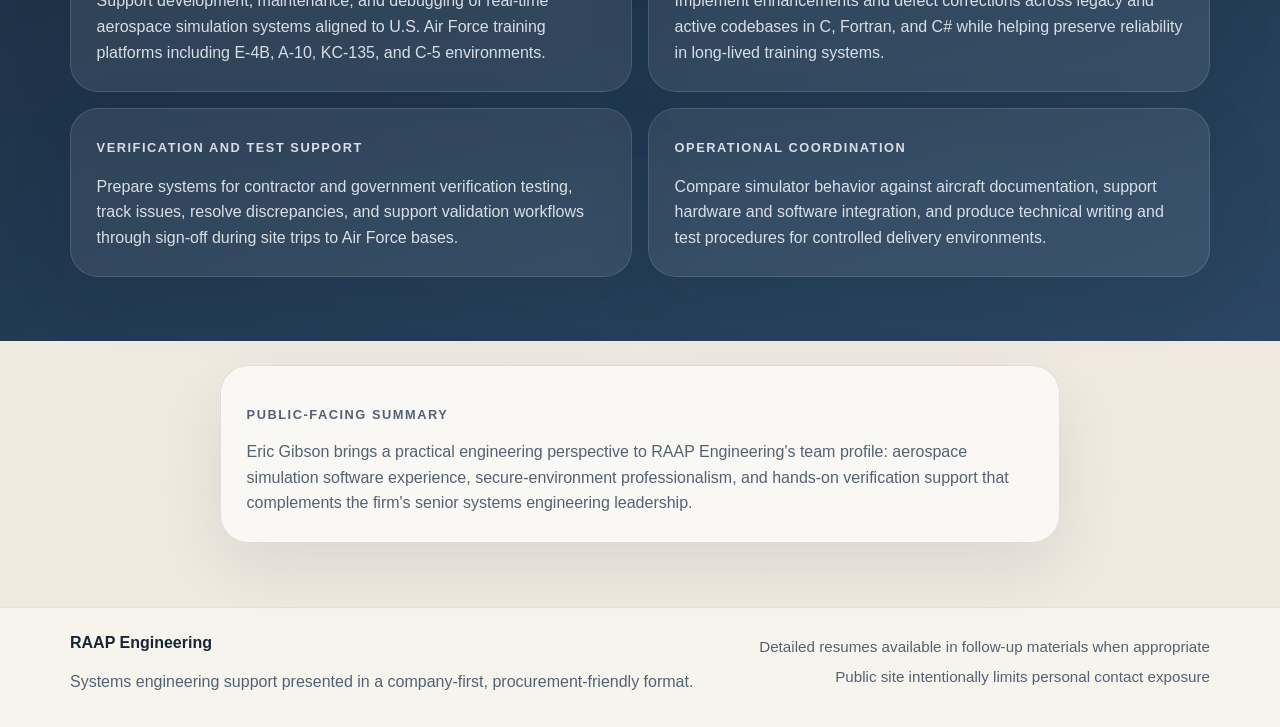
==== commit 0abdf79c: "teaked names" ====
--- a/about.html
+++ b/about.html
@@ -68,7 +68,7 @@
       <div class="shell profile-grid">
         <article class="profile-card">
           <p class="eyebrow">Founder Leadership</p>
-          <h2>Mark Gibson, Co-Owner</h2>
+          <h2>Mark Gibson</h2>
           <p>
             Mark Gibson brings more than four decades of experience across aerospace, communications systems, defense,
             missile defense, systems verification, technical policy support, and engineering education. His career
@@ -97,7 +97,7 @@
 
         <article class="profile-card placeholder-card">
           <p class="eyebrow">Co-Owner Profile</p>
-          <h2>Eric Gibson, Co-Owner</h2>
+          <h2>Eric Gibson</h2>
           <p>
             Eric Gibson is a Software Engineer with nearly 3 years of experience supporting high-fidelity aerospace
             simulation systems in U.S. Air Force training environments. His work includes software development,
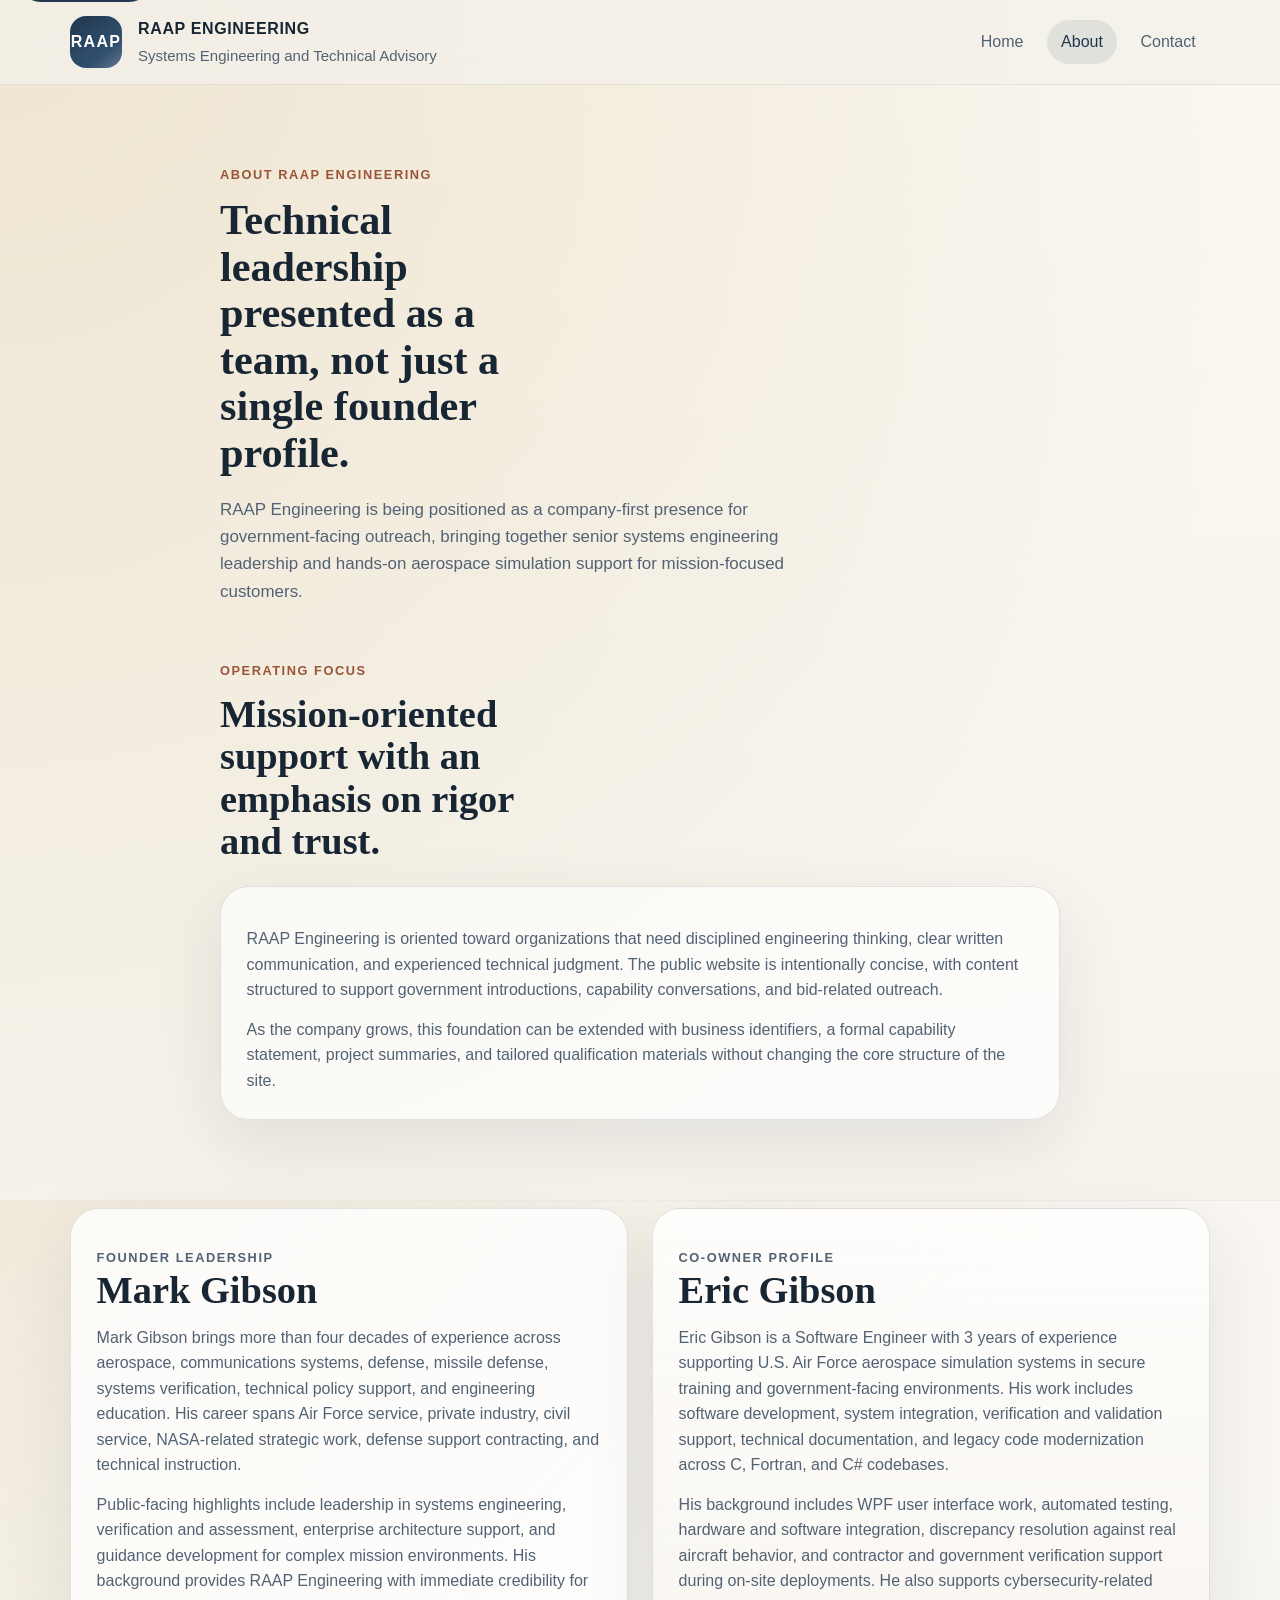
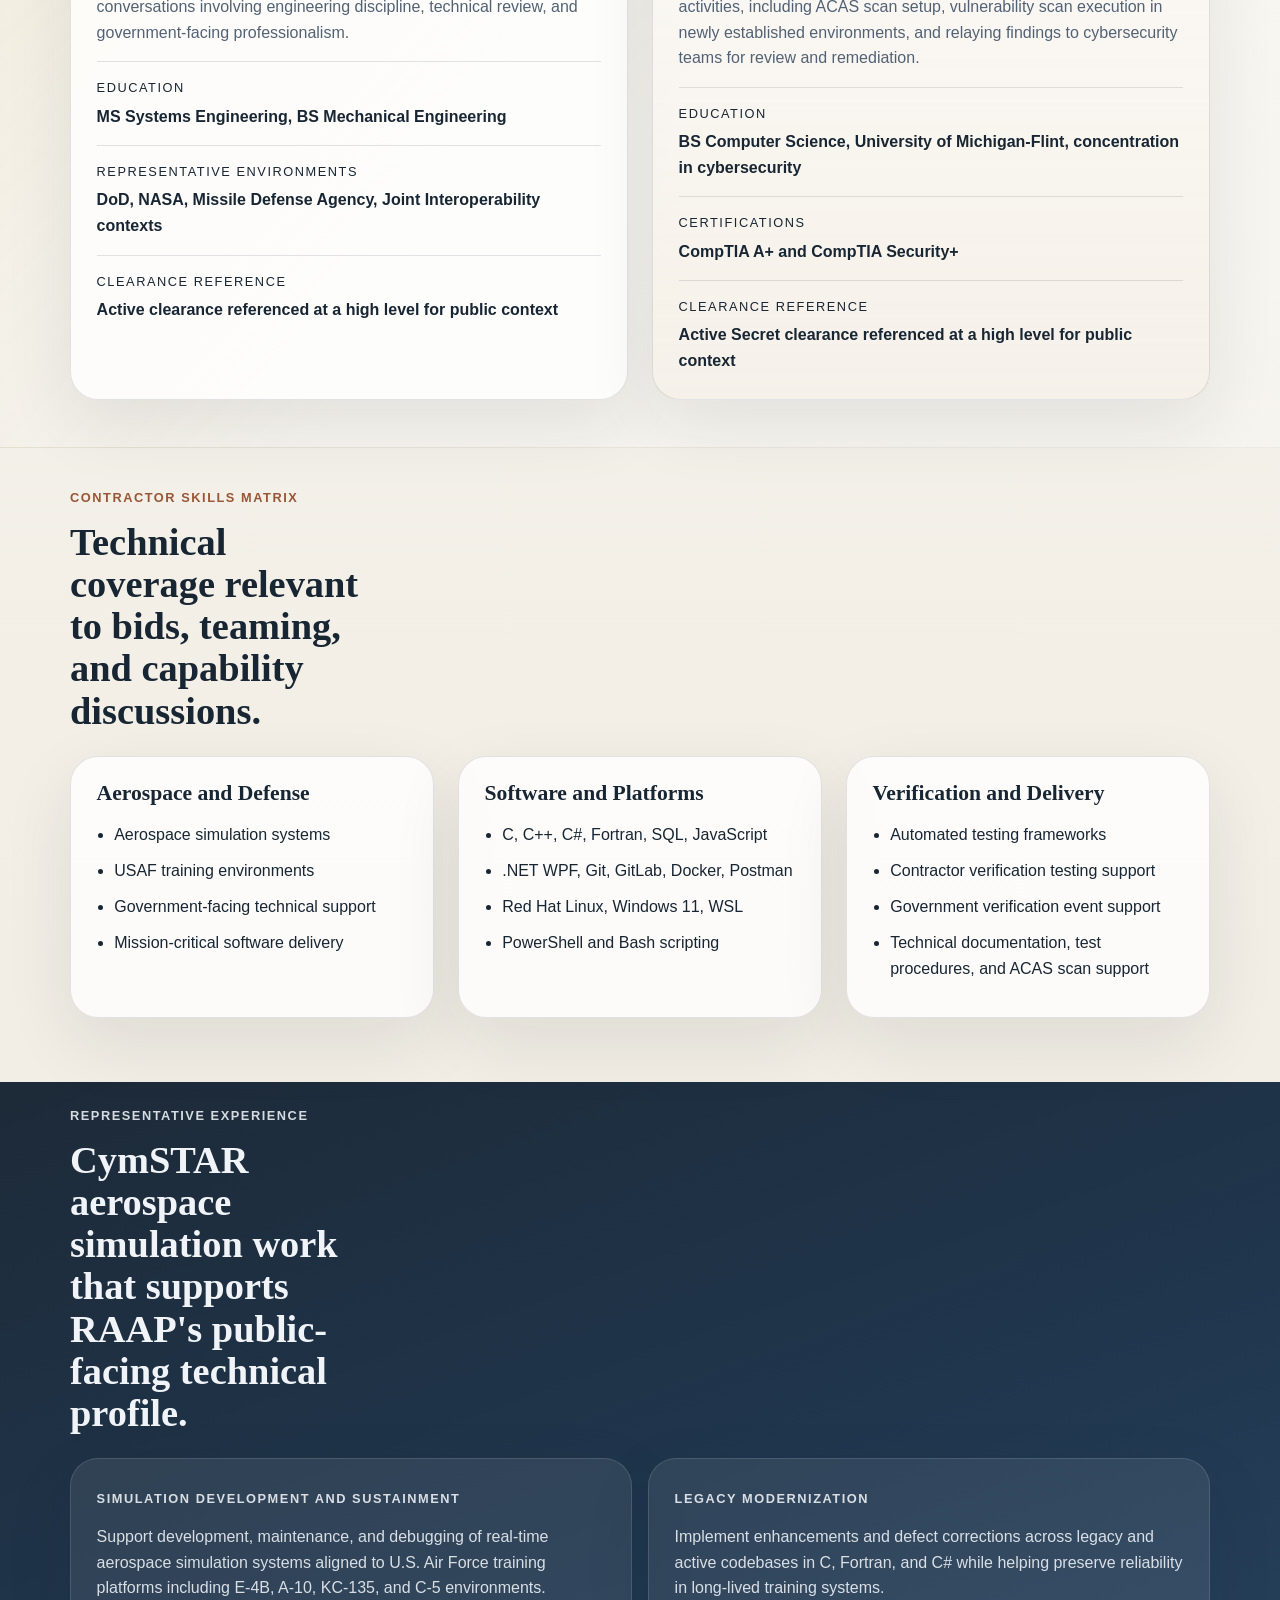
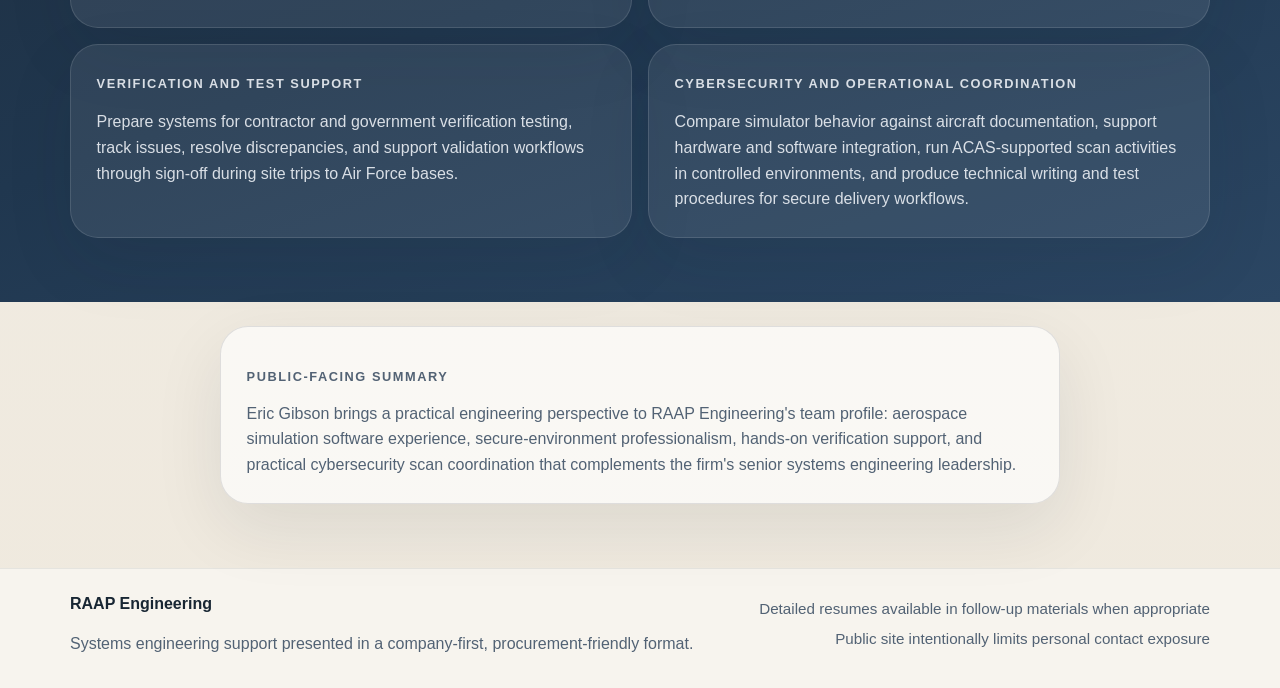
==== commit fe6d85f2: "Refine About profile and heading scale" ====
--- a/about.html
+++ b/about.html
@@ -99,15 +99,17 @@
           <p class="eyebrow">Co-Owner Profile</p>
           <h2>Eric Gibson</h2>
           <p>
-            Eric Gibson is a Software Engineer with nearly 3 years of experience supporting high-fidelity aerospace
-            simulation systems in U.S. Air Force training environments. His work includes software development,
-            debugging, integration, formal verification support, and technical documentation across legacy and modern
-            codebases.
-          </p>
-          <p>
-            His background includes C, C#, and Fortran development, WPF user interface work, automated testing,
-            hardware and software integration, discrepancy resolution against real aircraft behavior, and contractor
-            and government verification support during on-site deployments.
+            Eric Gibson is a Software Engineer with 3 years of experience supporting U.S. Air Force aerospace
+            simulation systems in secure training and government-facing environments. His work includes software
+            development, system integration, verification and validation support, technical documentation, and legacy
+            code modernization across C, Fortran, and C# codebases.
+          </p>
+          <p>
+            His background includes WPF user interface work, automated testing, hardware and software integration,
+            discrepancy resolution against real aircraft behavior, and contractor and government verification support
+            during on-site deployments. He also supports cybersecurity-related activities, including ACAS scan setup,
+            vulnerability scan execution in newly established environments, and relaying findings to cybersecurity
+            teams for review and remediation.
           </p>
           <div class="detail-block">
             <span>Education</span>
@@ -156,7 +158,7 @@
               <li>Automated testing frameworks</li>
               <li>Contractor verification testing support</li>
               <li>Government verification event support</li>
-              <li>Technical documentation and test procedures</li>
+              <li>Technical documentation, test procedures, and ACAS scan support</li>
             </ul>
           </article>
         </div>
@@ -192,10 +194,11 @@
             </p>
           </article>
           <article class="timeline-card dark-card">
-            <span class="timeline-label">Operational Coordination</span>
+            <span class="timeline-label">Cybersecurity and Operational Coordination</span>
             <p>
               Compare simulator behavior against aircraft documentation, support hardware and software integration,
-              and produce technical writing and test procedures for controlled delivery environments.
+              run ACAS-supported scan activities in controlled environments, and produce technical writing and test
+              procedures for secure delivery workflows.
             </p>
           </article>
         </div>
@@ -208,8 +211,8 @@
           <p class="eyebrow">Public-Facing Summary</p>
           <p>
             Eric Gibson brings a practical engineering perspective to RAAP Engineering's team profile: aerospace
-            simulation software experience, secure-environment professionalism, and hands-on verification support
-            that complements the firm's senior systems engineering leadership.
+            simulation software experience, secure-environment professionalism, hands-on verification support, and
+            practical cybersecurity scan coordination that complements the firm's senior systems engineering leadership.
           </p>
         </div>
       </div>
--- a/styles.css
+++ b/styles.css
@@ -229,8 +229,8 @@
 }
 
 h1 {
-  font-size: clamp(2.8rem, 4vw, 4.6rem);
-  max-width: 12ch;
+  font-size: clamp(2.2rem, 3.3vw, 3.6rem);
+  max-width: 14ch;
 }
 
 h2 {
@@ -570,7 +570,7 @@
   }
 
   h1 {
-    font-size: clamp(2.4rem, 11vw, 3.4rem);
+    font-size: clamp(2rem, 8vw, 2.8rem);
   }
 
   h2 {
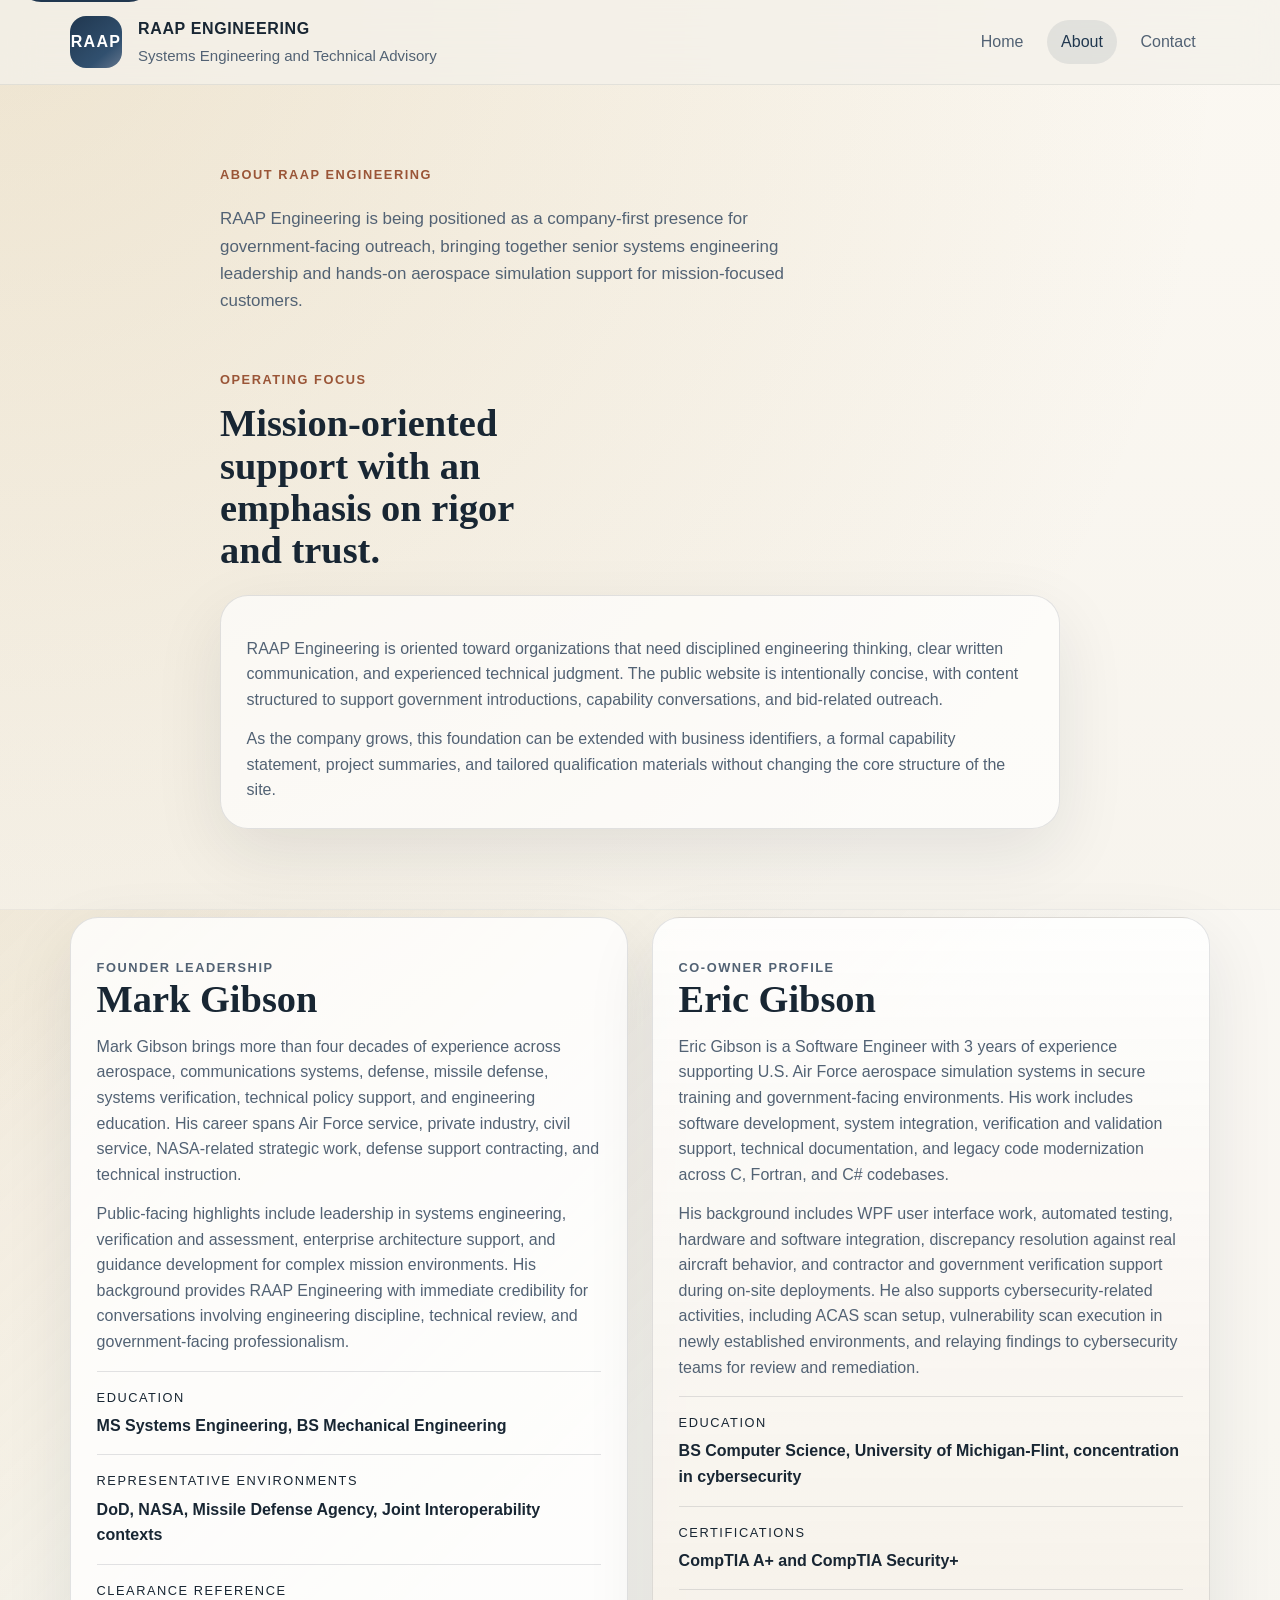
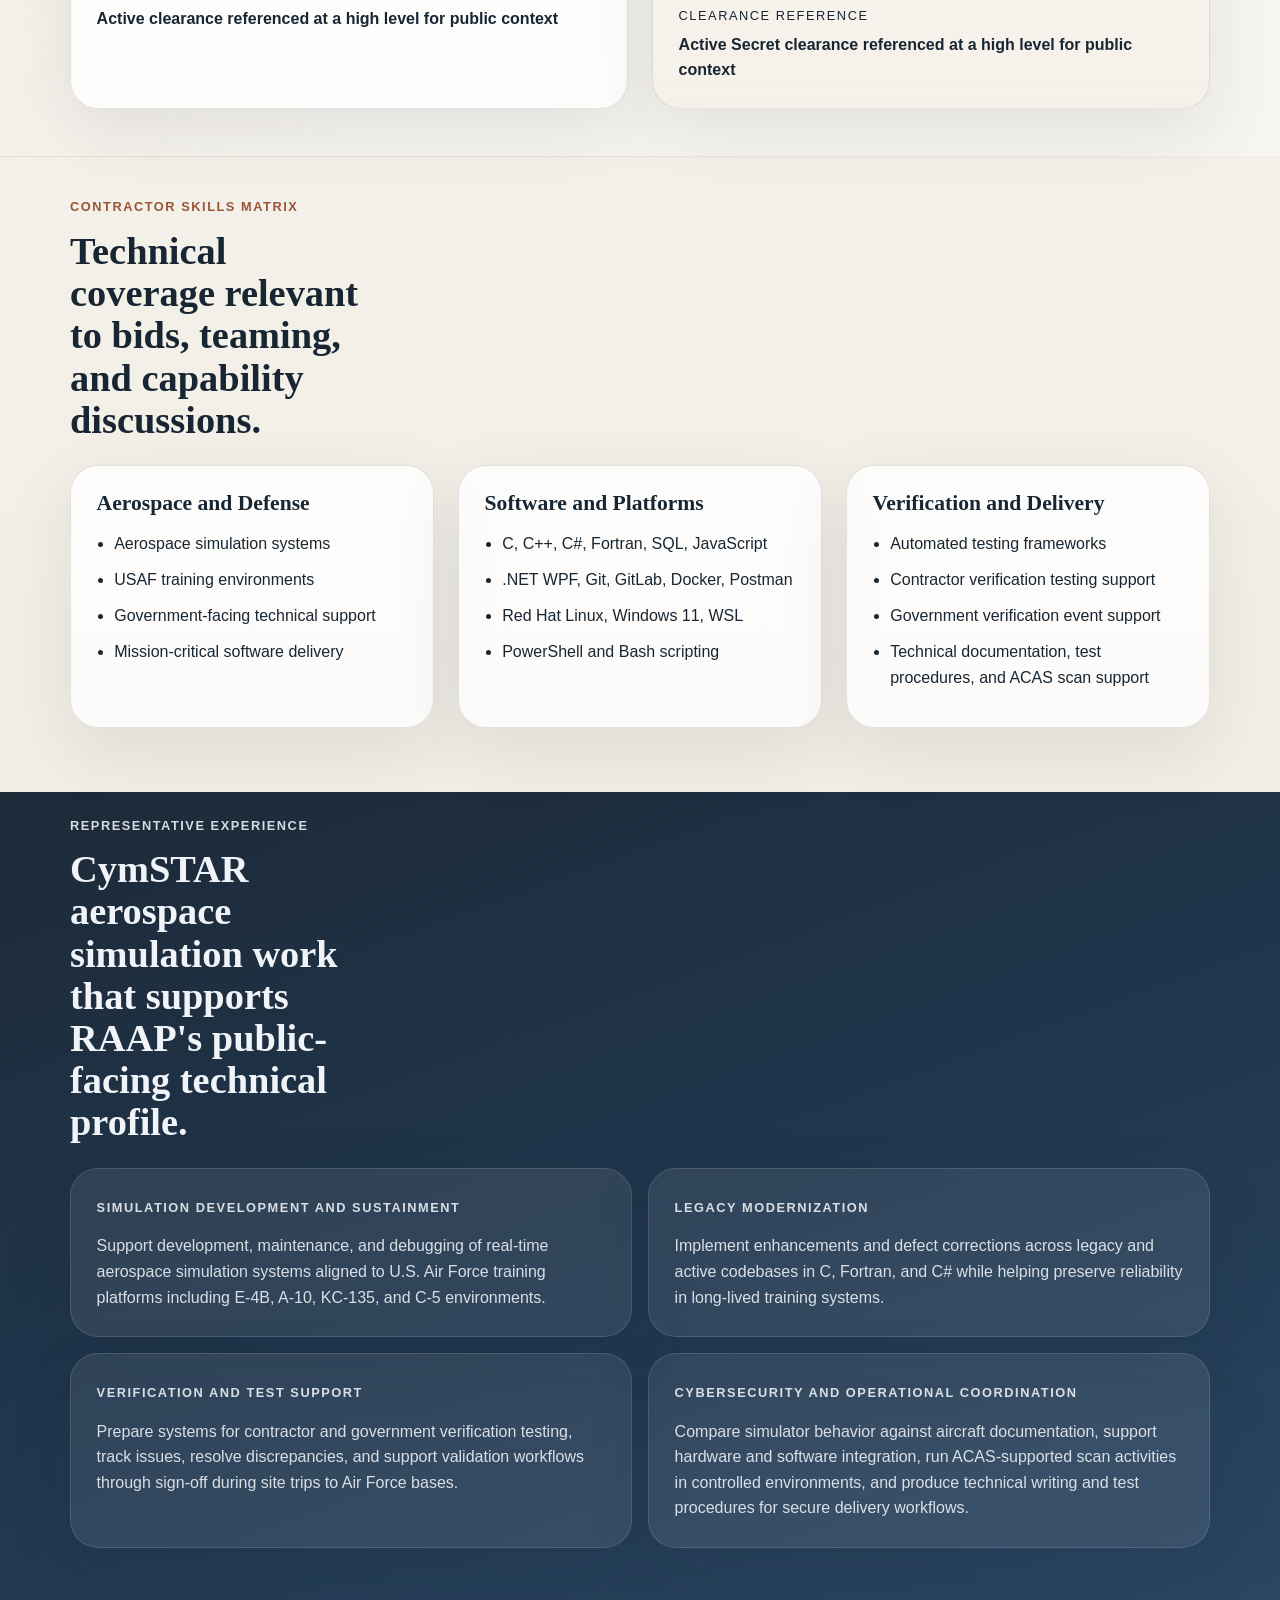
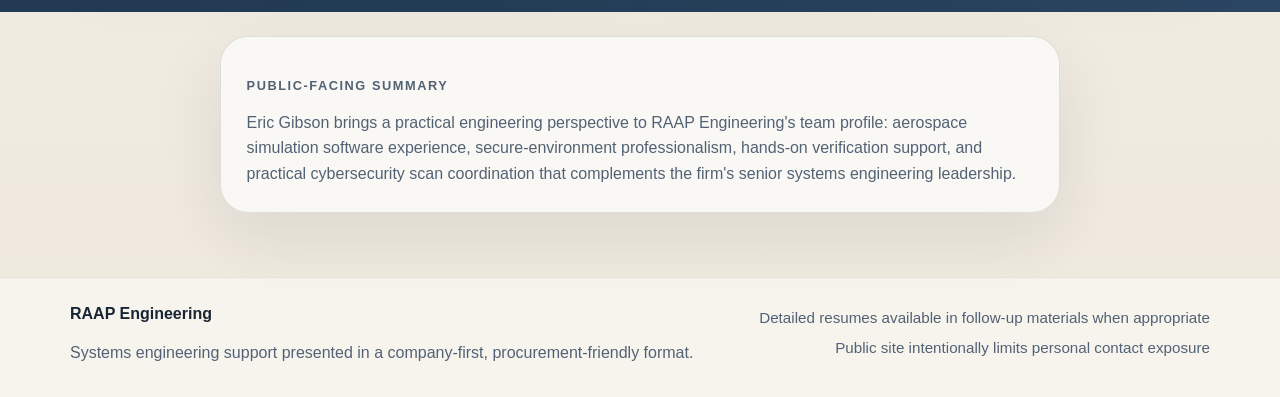
==== commit 05b16d9e: "removing heading" ====
--- a/about.html
+++ b/about.html
@@ -33,7 +33,6 @@
     <section class="page-hero">
       <div class="shell narrow">
         <p class="eyebrow">About RAAP Engineering</p>
-        <h1>Technical leadership presented as a team, not just a single founder profile.</h1>
         <p class="lead">
           RAAP Engineering is being positioned as a company-first presence for government-facing outreach, bringing
           together senior systems engineering leadership and hands-on aerospace simulation support for mission-focused
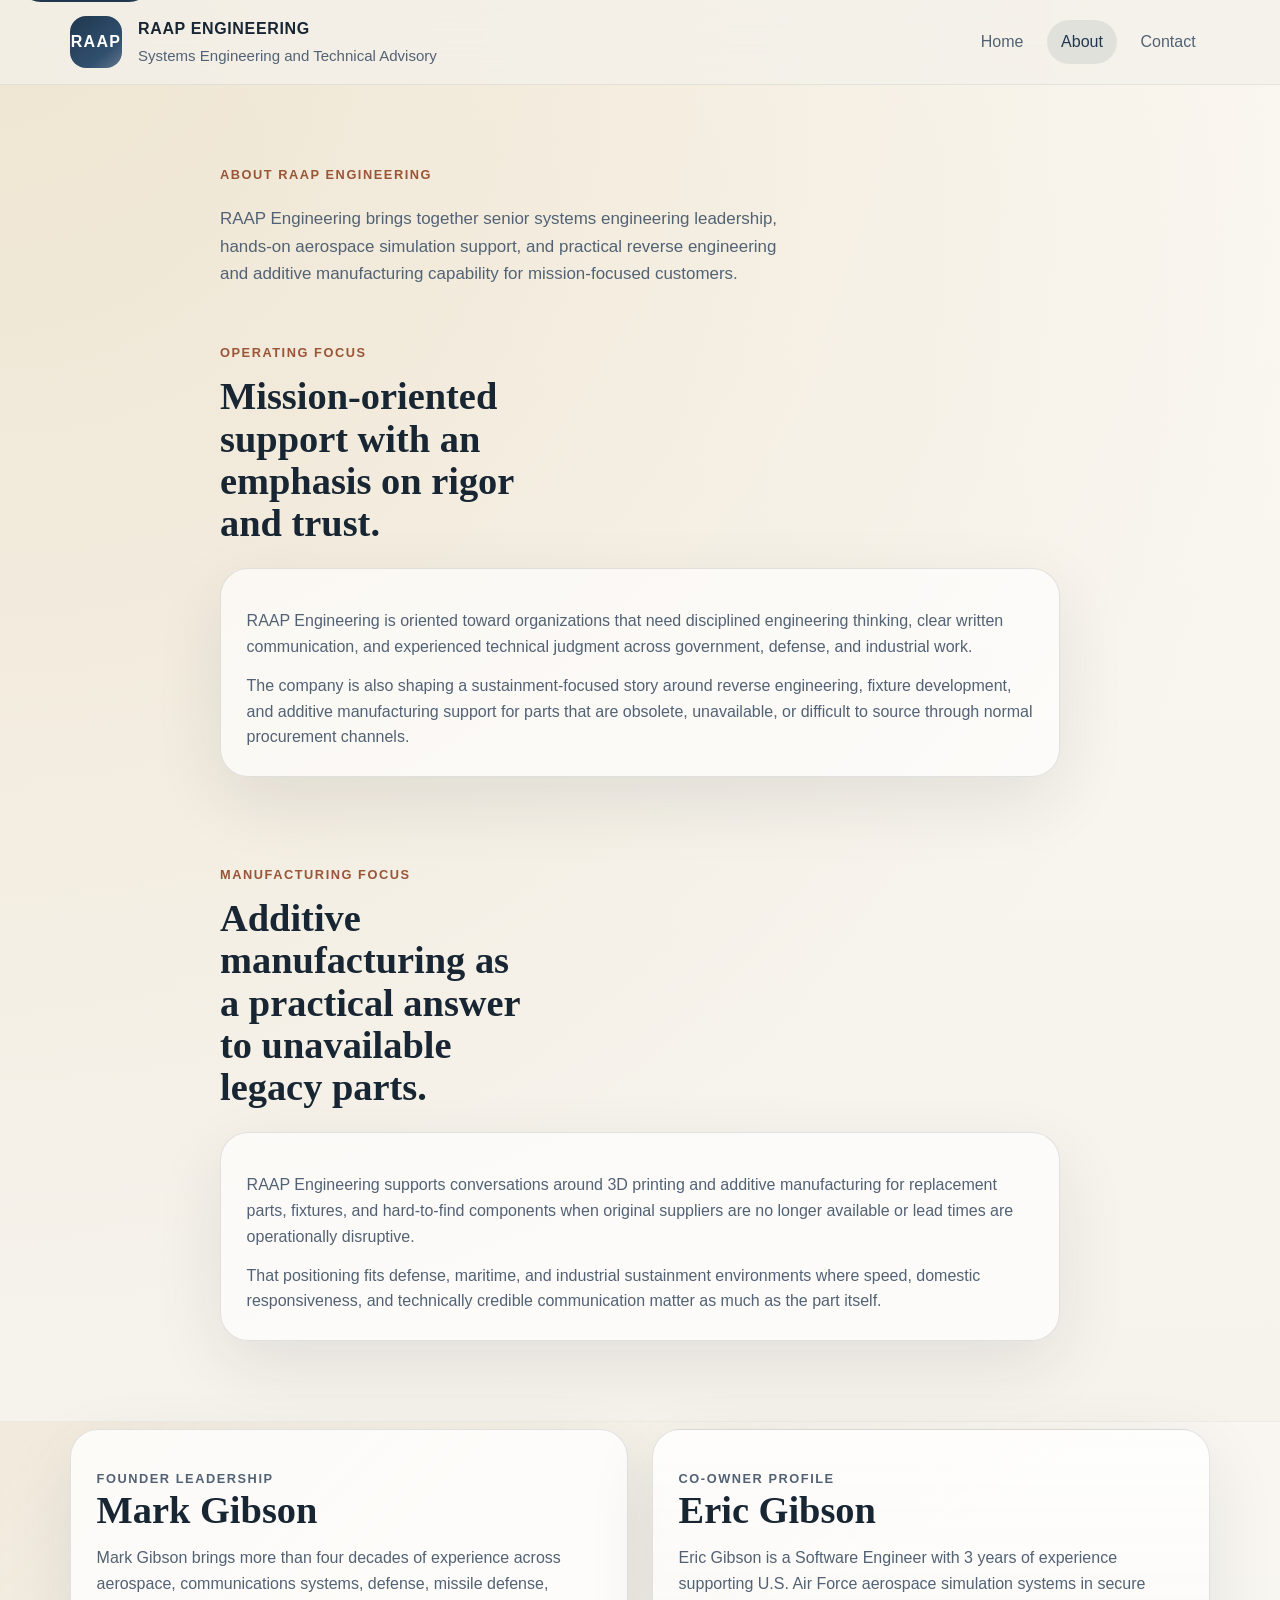
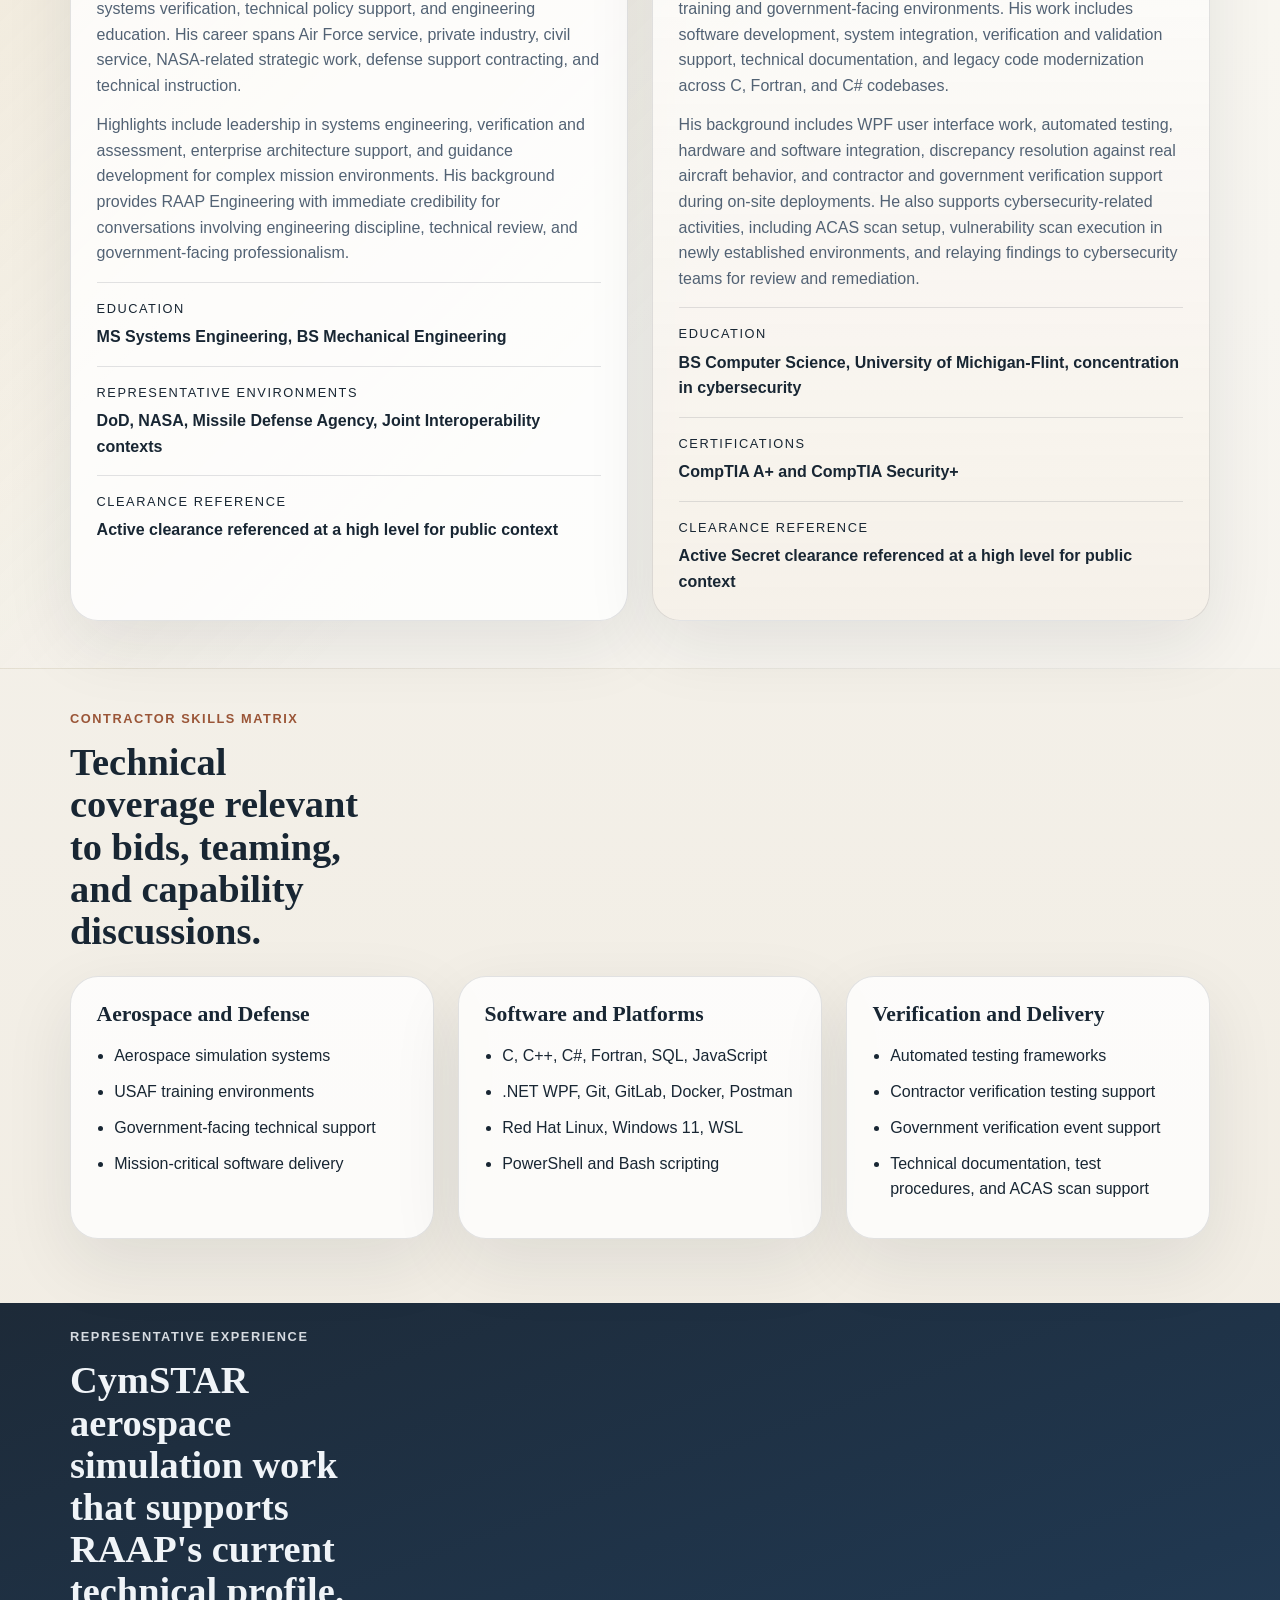
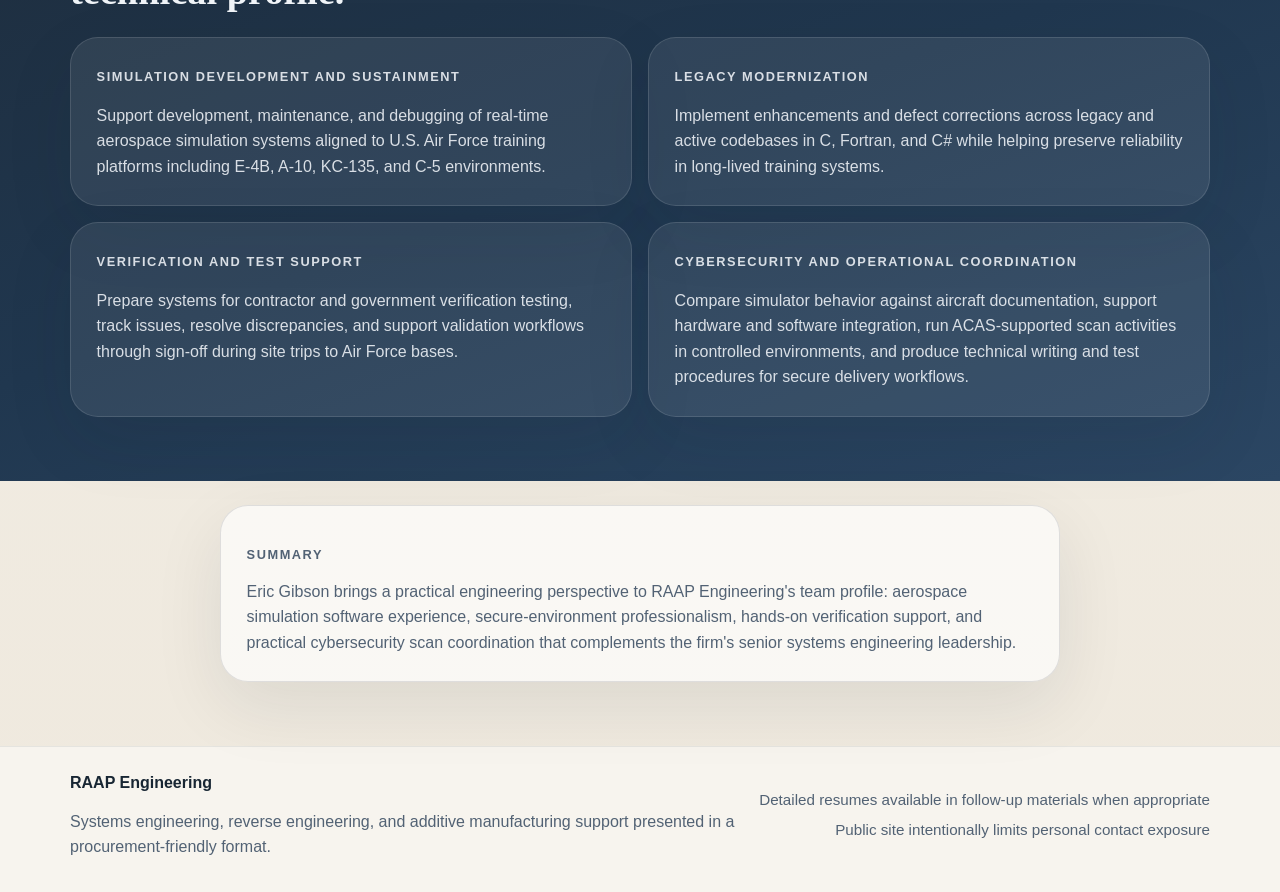
==== commit a2b4990e: "Update site contact info and messaging" ====
--- a/about.html
+++ b/about.html
@@ -5,7 +5,7 @@
   <meta name="viewport" content="width=device-width, initial-scale=1.0">
   <meta
     name="description"
-    content="About RAAP Engineering, including founder leadership, aerospace simulation support, and co-owner profile information for government-facing outreach."
+    content="About RAAP Engineering, including founder leadership, aerospace simulation support, and additive manufacturing and reverse engineering capabilities for sustainment-focused outreach."
   >
   <title>About | RAAP Engineering</title>
   <link rel="stylesheet" href="styles.css">
@@ -34,8 +34,8 @@
       <div class="shell narrow">
         <p class="eyebrow">About RAAP Engineering</p>
         <p class="lead">
-          RAAP Engineering is being positioned as a company-first presence for government-facing outreach, bringing
-          together senior systems engineering leadership and hands-on aerospace simulation support for mission-focused
+          RAAP Engineering brings together senior systems engineering leadership, hands-on aerospace simulation
+          support, and practical reverse engineering and additive manufacturing capability for mission-focused
           customers.
         </p>
       </div>
@@ -50,14 +50,33 @@
         <div class="prose-card">
           <p>
             RAAP Engineering is oriented toward organizations that need disciplined engineering thinking, clear
-            written communication, and experienced technical judgment. The public website is intentionally concise,
-            with content structured to support government introductions, capability conversations, and bid-related
-            outreach.
-          </p>
-          <p>
-            As the company grows, this foundation can be extended with business identifiers, a formal capability
-            statement, project summaries, and tailored qualification materials without changing the core structure of
-            the site.
+            written communication, and experienced technical judgment across government, defense, and industrial
+            work.
+          </p>
+          <p>
+            The company is also shaping a sustainment-focused story around reverse engineering, fixture development,
+            and additive manufacturing support for parts that are obsolete, unavailable, or difficult to source
+            through normal procurement channels.
+          </p>
+        </div>
+      </div>
+    </section>
+
+    <section class="section">
+      <div class="shell narrow">
+        <div class="section-heading">
+          <p class="eyebrow">Manufacturing Focus</p>
+          <h2>Additive manufacturing as a practical answer to unavailable legacy parts.</h2>
+        </div>
+        <div class="prose-card">
+          <p>
+            RAAP Engineering supports conversations around 3D printing and additive manufacturing for replacement
+            parts, fixtures, and hard-to-find components when original suppliers are no longer available or lead
+            times are operationally disruptive.
+          </p>
+          <p>
+            That positioning fits defense, maritime, and industrial sustainment environments where speed, domestic
+            responsiveness, and technically credible communication matter as much as the part itself.
           </p>
         </div>
       </div>
@@ -75,7 +94,7 @@
             contracting, and technical instruction.
           </p>
           <p>
-            Public-facing highlights include leadership in systems engineering, verification and assessment, enterprise
+            Highlights include leadership in systems engineering, verification and assessment, enterprise
             architecture support, and guidance development for complex mission environments. His background provides
             RAAP Engineering with immediate credibility for conversations involving engineering discipline, technical
             review, and government-facing professionalism.
@@ -94,7 +113,7 @@
           </div>
         </article>
 
-        <article class="profile-card placeholder-card">
+        <article class="profile-card profile-card-soft">
           <p class="eyebrow">Co-Owner Profile</p>
           <h2>Eric Gibson</h2>
           <p>
@@ -168,7 +187,7 @@
       <div class="shell">
         <div class="section-heading">
           <p class="eyebrow">Representative Experience</p>
-          <h2>CymSTAR aerospace simulation work that supports RAAP's public-facing technical profile.</h2>
+          <h2>CymSTAR aerospace simulation work that supports RAAP's current technical profile.</h2>
         </div>
         <div class="timeline-grid">
           <article class="timeline-card dark-card">
@@ -207,7 +226,7 @@
     <section class="section">
       <div class="shell narrow">
         <div class="prose-card">
-          <p class="eyebrow">Public-Facing Summary</p>
+          <p class="eyebrow">Summary</p>
           <p>
             Eric Gibson brings a practical engineering perspective to RAAP Engineering's team profile: aerospace
             simulation software experience, secure-environment professionalism, hands-on verification support, and
@@ -222,7 +241,7 @@
     <div class="shell footer-shell">
       <div>
         <strong>RAAP Engineering</strong>
-        <p>Systems engineering support presented in a company-first, procurement-friendly format.</p>
+        <p>Systems engineering, reverse engineering, and additive manufacturing support presented in a procurement-friendly format.</p>
       </div>
       <div class="footer-meta">
         <span>Detailed resumes available in follow-up materials when appropriate</span>
--- a/styles.css
+++ b/styles.css
@@ -207,7 +207,7 @@
 .panel-kicker,
 .timeline-label,
 .detail-block span,
-.contact-placeholder span,
+.contact-detail span,
 .identifier-list span {
   font-size: 0.8rem;
   letter-spacing: 0.12em;
@@ -468,7 +468,7 @@
 }
 
 .detail-block,
-.contact-placeholder,
+.contact-detail,
 .identifier-list div {
   display: flex;
   flex-direction: column;
@@ -479,18 +479,14 @@
 }
 
 .detail-block strong,
-.contact-placeholder strong,
+.contact-detail strong,
 .identifier-list strong {
   font-size: 1rem;
 }
 
-.placeholder-card {
+.profile-card-soft {
   background:
     linear-gradient(180deg, rgba(255, 255, 255, 0.82), rgba(245, 240, 232, 0.96));
-}
-
-.placeholder-note {
-  font-style: italic;
 }
 
 .identifier-list {
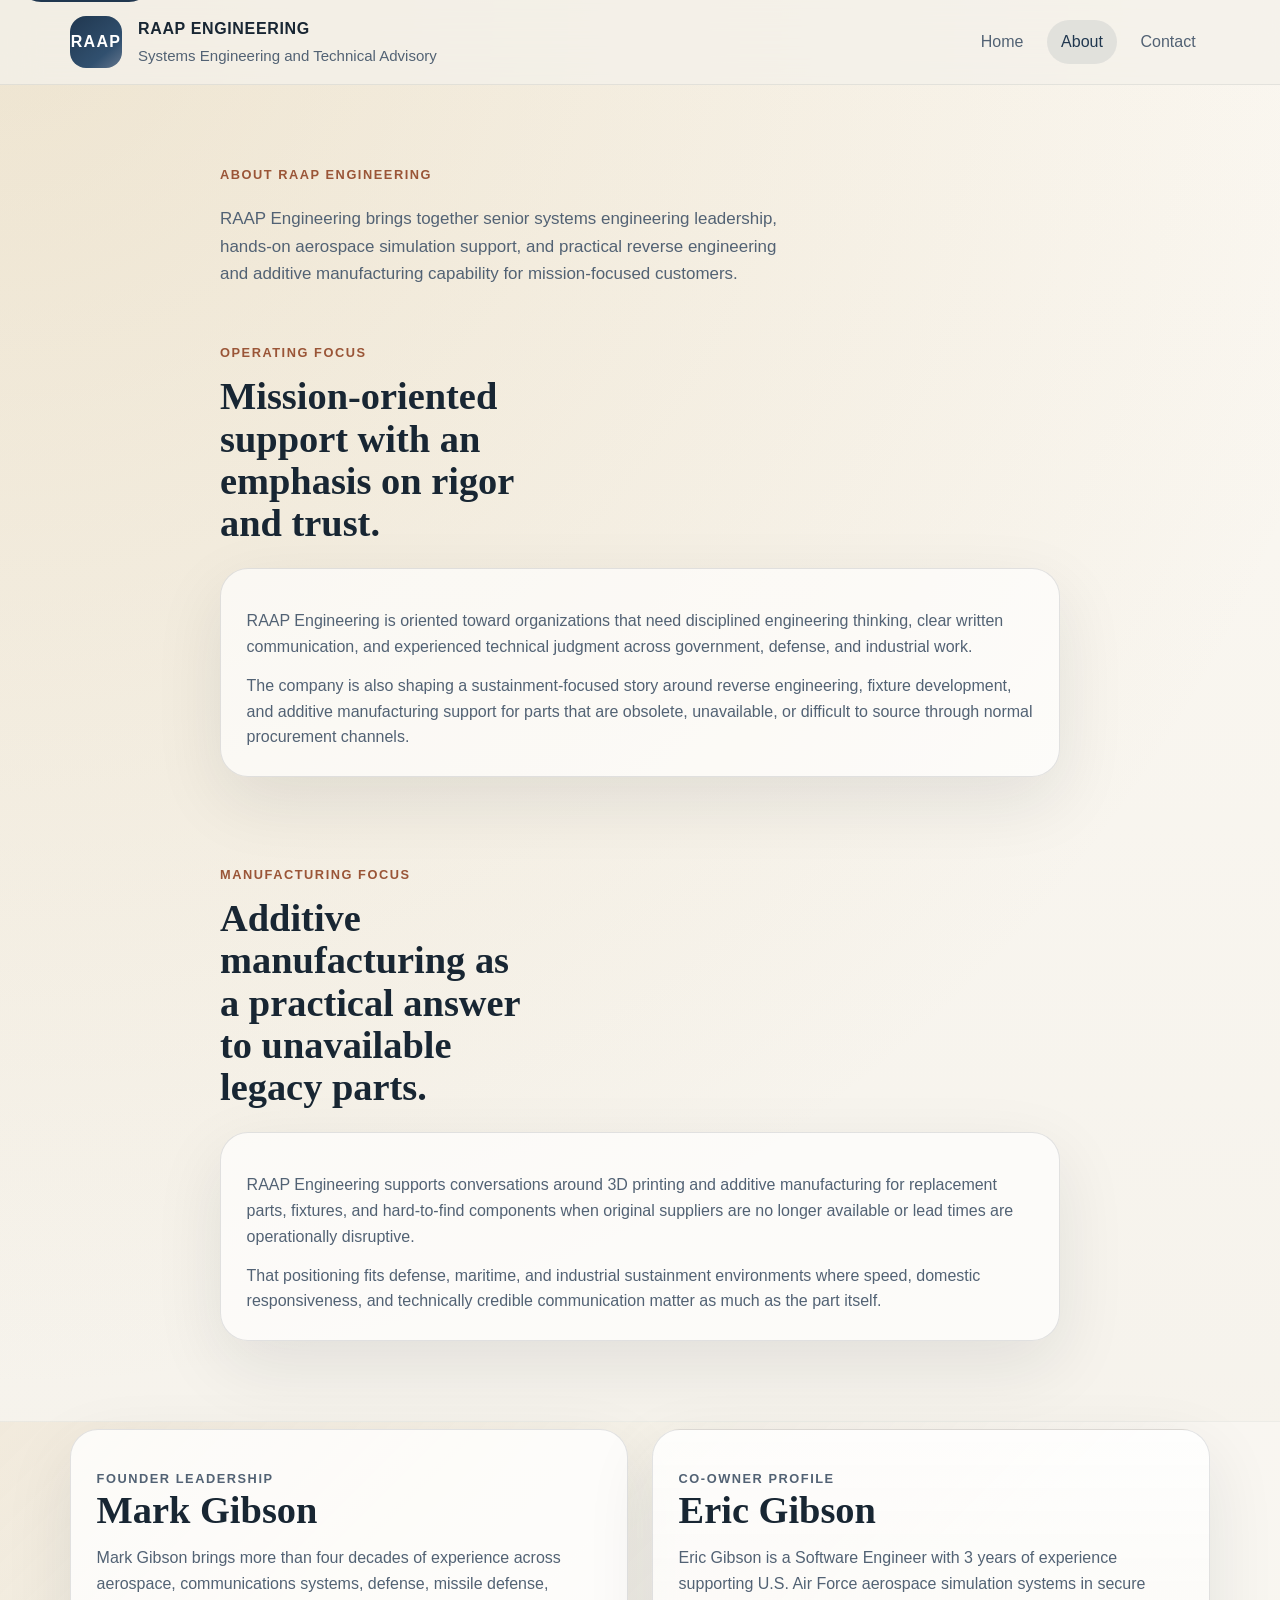
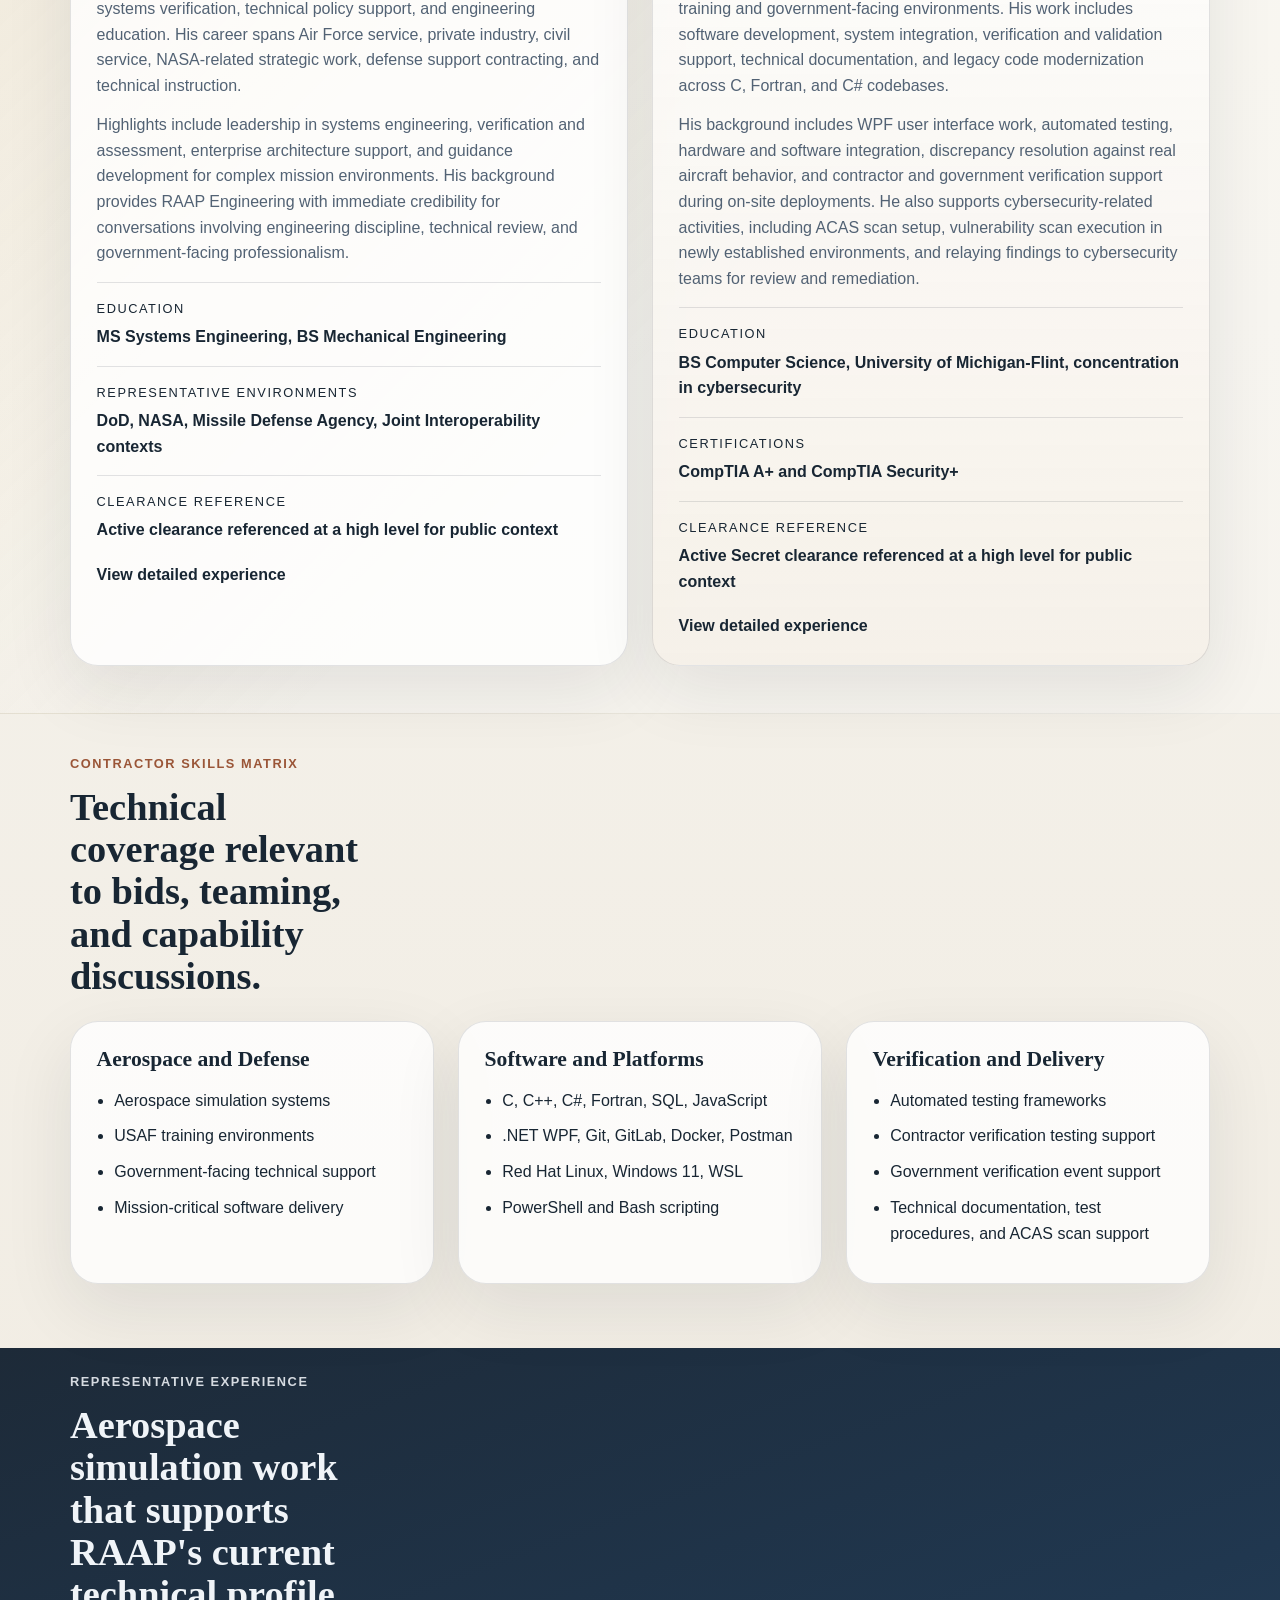
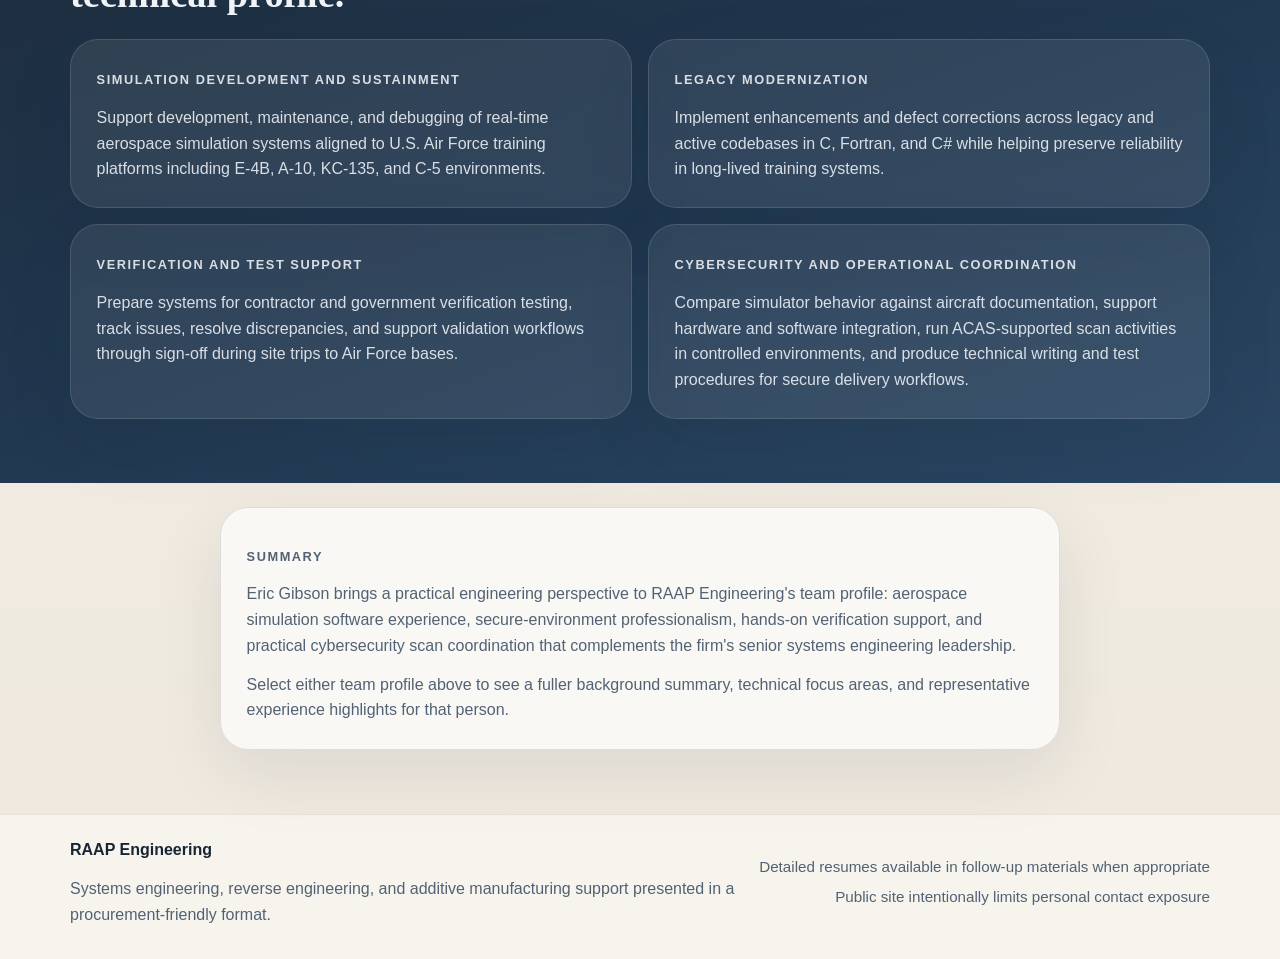
==== commit a13fb5bd: "Add detailed team profile pages" ====
--- a/about.html
+++ b/about.html
@@ -84,7 +84,7 @@
 
     <section class="section section-accent">
       <div class="shell profile-grid">
-        <article class="profile-card">
+        <a class="profile-card person-link-card" href="mark-gibson.html" aria-label="Read Mark Gibson experience page">
           <p class="eyebrow">Founder Leadership</p>
           <h2>Mark Gibson</h2>
           <p>
@@ -111,9 +111,10 @@
             <span>Clearance Reference</span>
             <strong>Active clearance referenced at a high level for public context</strong>
           </div>
-        </article>
-
-        <article class="profile-card profile-card-soft">
+          <span class="text-link">View detailed experience</span>
+        </a>
+
+        <a class="profile-card profile-card-soft person-link-card" href="eric-gibson.html" aria-label="Read Eric Gibson experience page">
           <p class="eyebrow">Co-Owner Profile</p>
           <h2>Eric Gibson</h2>
           <p>
@@ -141,7 +142,8 @@
             <span>Clearance Reference</span>
             <strong>Active Secret clearance referenced at a high level for public context</strong>
           </div>
-        </article>
+          <span class="text-link">View detailed experience</span>
+        </a>
       </div>
     </section>
 
@@ -187,7 +189,7 @@
       <div class="shell">
         <div class="section-heading">
           <p class="eyebrow">Representative Experience</p>
-          <h2>CymSTAR aerospace simulation work that supports RAAP's current technical profile.</h2>
+          <h2>Aerospace simulation work that supports RAAP's current technical profile.</h2>
         </div>
         <div class="timeline-grid">
           <article class="timeline-card dark-card">
@@ -231,6 +233,10 @@
             Eric Gibson brings a practical engineering perspective to RAAP Engineering's team profile: aerospace
             simulation software experience, secure-environment professionalism, hands-on verification support, and
             practical cybersecurity scan coordination that complements the firm's senior systems engineering leadership.
+          </p>
+          <p>
+            Select either team profile above to see a fuller background summary, technical focus areas, and
+            representative experience highlights for that person.
           </p>
         </div>
       </div>
--- a/styles.css
+++ b/styles.css
@@ -437,6 +437,27 @@
   color: #dfe8f1;
 }
 
+.person-link-card {
+  display: block;
+  transition: transform 180ms ease, box-shadow 180ms ease, border-color 180ms ease;
+}
+
+.person-link-card:hover,
+.person-link-card:focus-visible {
+  transform: translateY(-3px);
+  border-color: rgba(198, 167, 102, 0.55);
+  box-shadow: 0 28px 60px rgba(21, 32, 43, 0.16);
+}
+
+.person-link-card:focus-visible {
+  outline: 3px solid rgba(198, 167, 102, 0.35);
+  outline-offset: 3px;
+}
+
+.person-link-card .text-link {
+  margin-top: 1.2rem;
+}
+
 .text-link {
   display: inline-block;
   margin-top: 1rem;
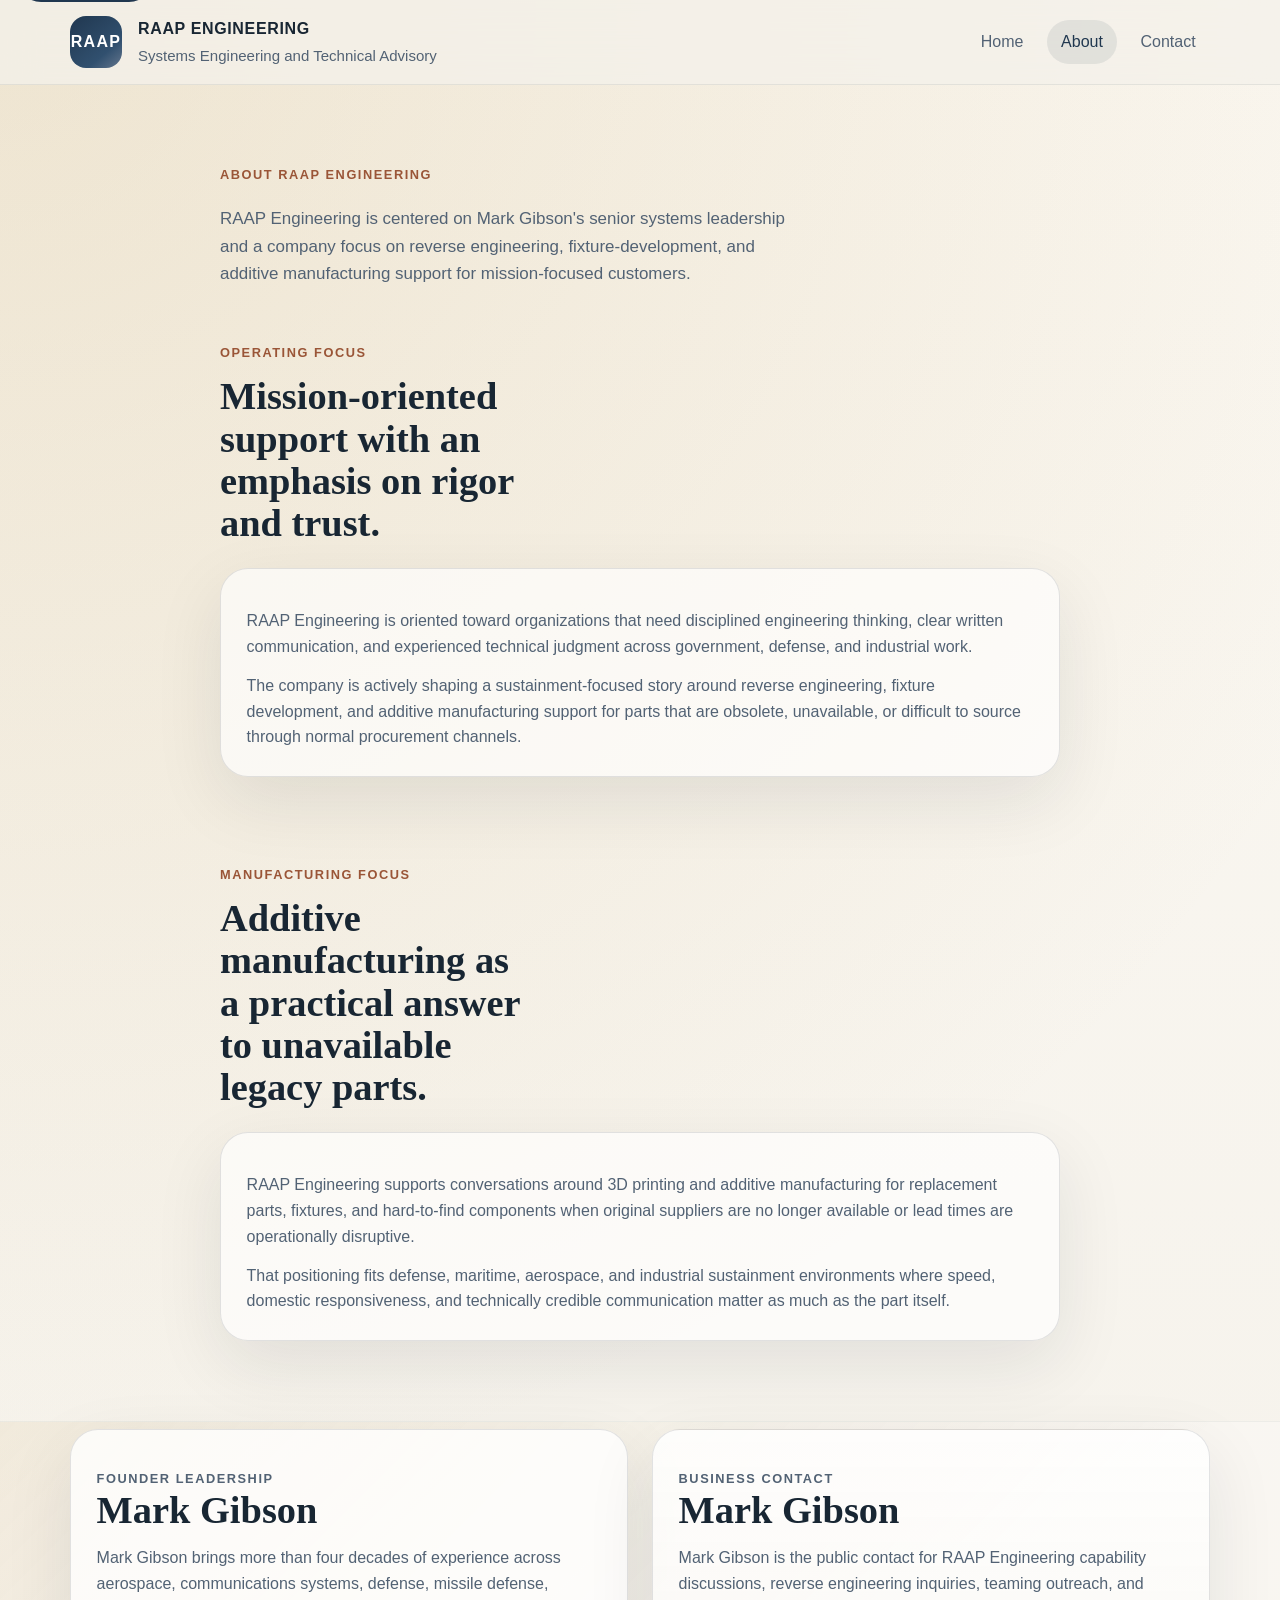
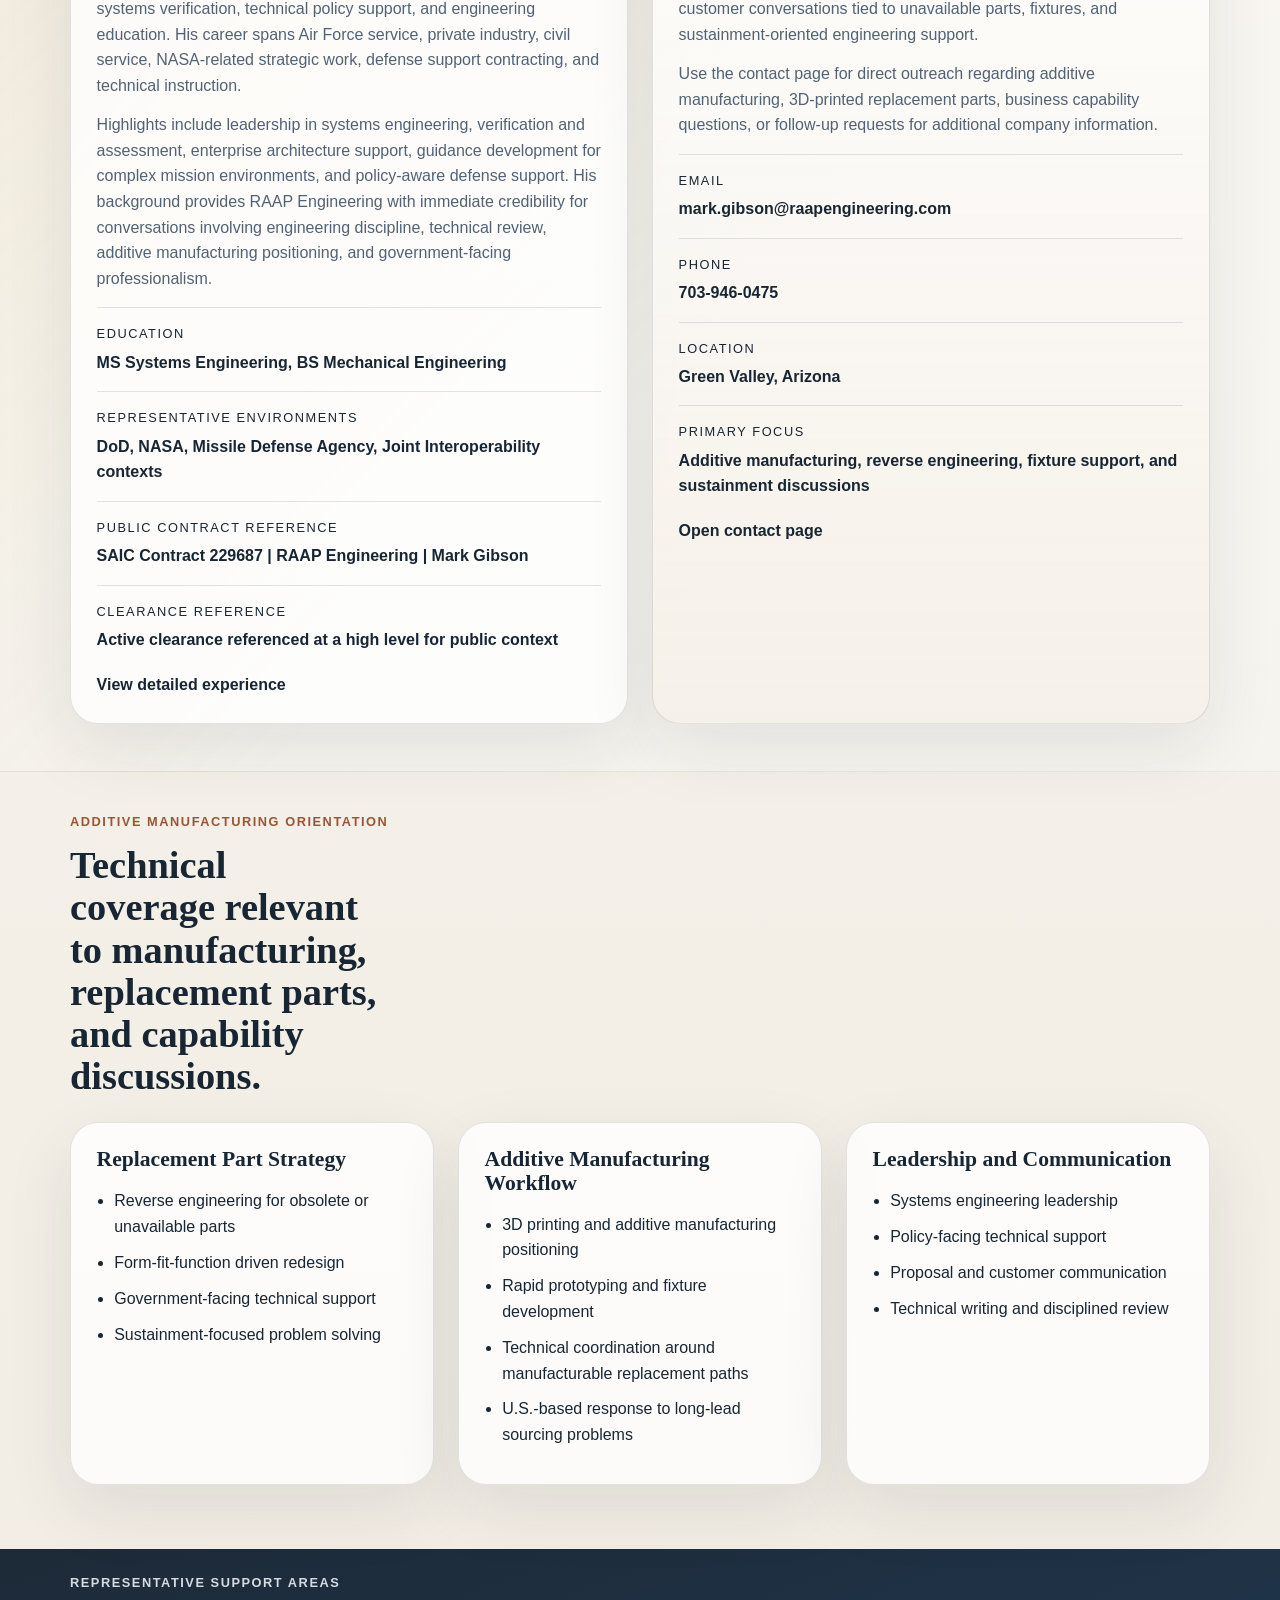
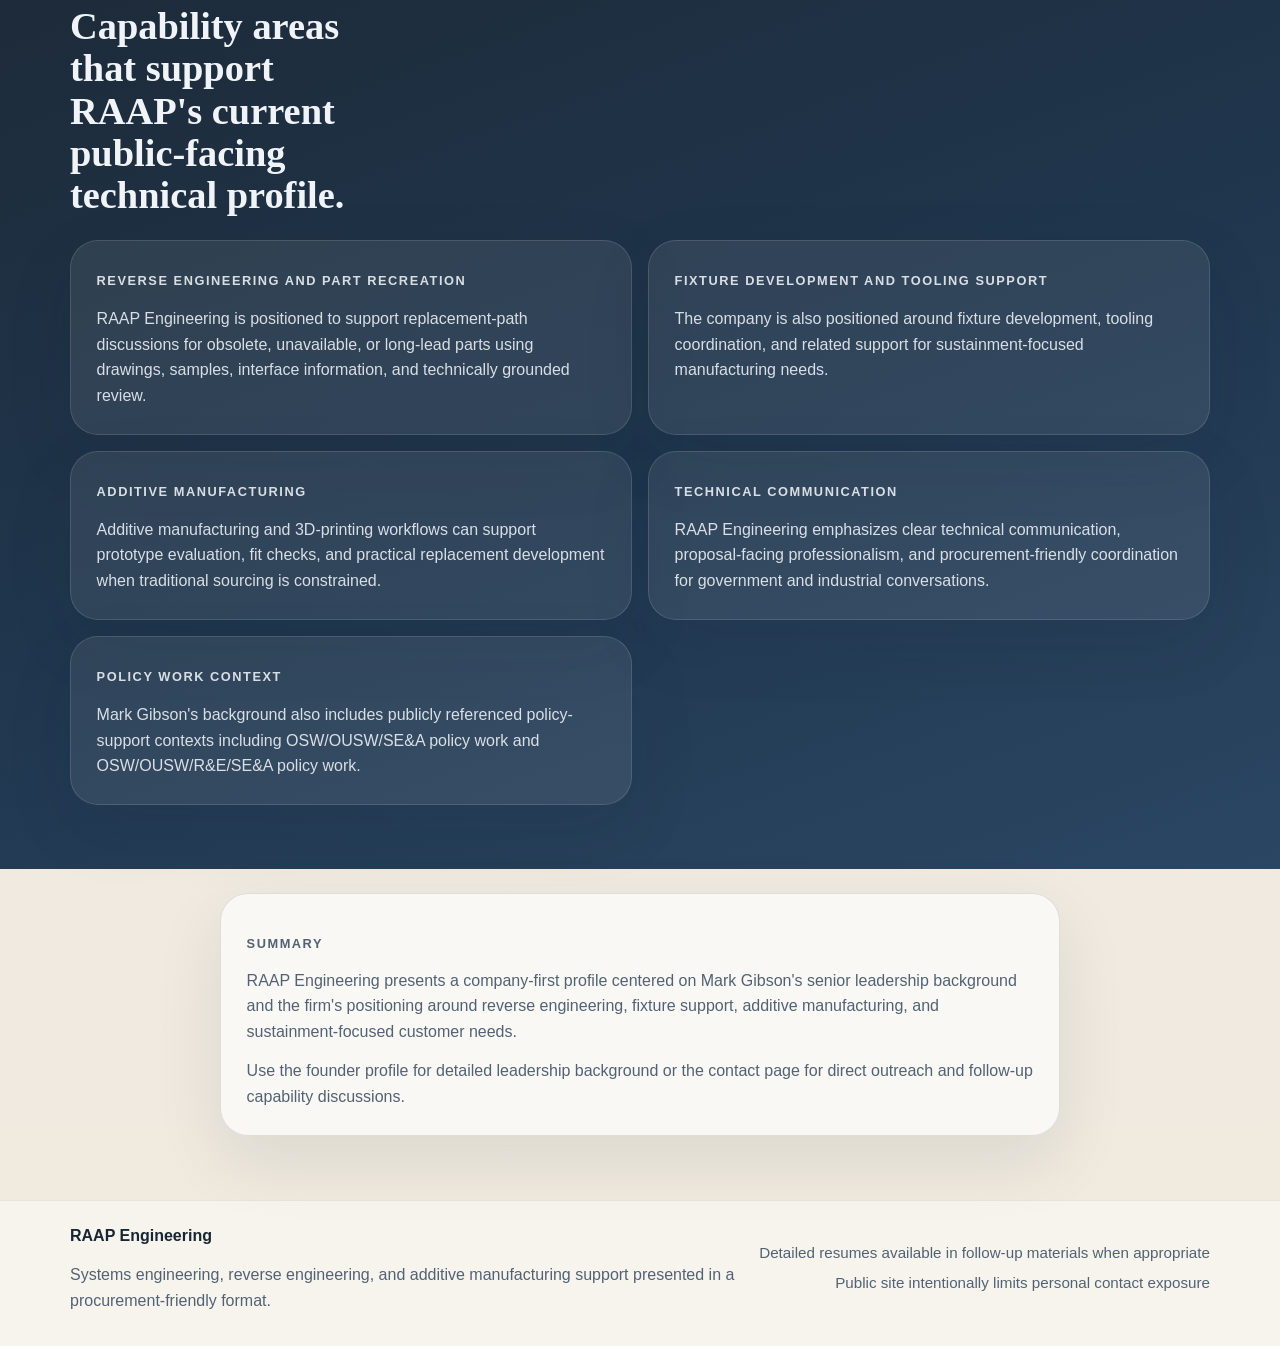
==== commit a815536f: "Refocus site on Mark and additive manufacturing" ====
--- a/about.html
+++ b/about.html
@@ -5,7 +5,7 @@
   <meta name="viewport" content="width=device-width, initial-scale=1.0">
   <meta
     name="description"
-    content="About RAAP Engineering, including founder leadership, aerospace simulation support, and additive manufacturing and reverse engineering capabilities for sustainment-focused outreach."
+    content="About RAAP Engineering, including Mark Gibson's founder leadership, policy-support background, and additive manufacturing and reverse engineering capabilities for sustainment-focused outreach."
   >
   <title>About | RAAP Engineering</title>
   <link rel="stylesheet" href="styles.css">
@@ -34,9 +34,8 @@
       <div class="shell narrow">
         <p class="eyebrow">About RAAP Engineering</p>
         <p class="lead">
-          RAAP Engineering brings together senior systems engineering leadership, hands-on aerospace simulation
-          support, and practical reverse engineering and additive manufacturing capability for mission-focused
-          customers.
+          RAAP Engineering is centered on Mark Gibson's senior systems leadership and a company focus on reverse
+          engineering, fixture-development, and additive manufacturing support for mission-focused customers.
         </p>
       </div>
     </section>
@@ -54,9 +53,9 @@
             work.
           </p>
           <p>
-            The company is also shaping a sustainment-focused story around reverse engineering, fixture development,
-            and additive manufacturing support for parts that are obsolete, unavailable, or difficult to source
-            through normal procurement channels.
+            The company is actively shaping a sustainment-focused story around reverse engineering, fixture
+            development, and additive manufacturing support for parts that are obsolete, unavailable, or difficult
+            to source through normal procurement channels.
           </p>
         </div>
       </div>
@@ -75,8 +74,8 @@
             times are operationally disruptive.
           </p>
           <p>
-            That positioning fits defense, maritime, and industrial sustainment environments where speed, domestic
-            responsiveness, and technically credible communication matter as much as the part itself.
+            That positioning fits defense, maritime, aerospace, and industrial sustainment environments where speed,
+            domestic responsiveness, and technically credible communication matter as much as the part itself.
           </p>
         </div>
       </div>
@@ -95,9 +94,10 @@
           </p>
           <p>
             Highlights include leadership in systems engineering, verification and assessment, enterprise
-            architecture support, and guidance development for complex mission environments. His background provides
-            RAAP Engineering with immediate credibility for conversations involving engineering discipline, technical
-            review, and government-facing professionalism.
+            architecture support, guidance development for complex mission environments, and policy-aware defense
+            support. His background provides RAAP Engineering with immediate credibility for conversations involving
+            engineering discipline, technical review, additive manufacturing positioning, and government-facing
+            professionalism.
           </p>
           <div class="detail-block">
             <span>Education</span>
@@ -108,41 +108,45 @@
             <strong>DoD, NASA, Missile Defense Agency, Joint Interoperability contexts</strong>
           </div>
           <div class="detail-block">
+            <span>Public Contract Reference</span>
+            <strong>SAIC Contract 229687 | RAAP Engineering | Mark Gibson</strong>
+          </div>
+          <div class="detail-block">
             <span>Clearance Reference</span>
             <strong>Active clearance referenced at a high level for public context</strong>
           </div>
           <span class="text-link">View detailed experience</span>
         </a>
 
-        <a class="profile-card profile-card-soft person-link-card" href="eric-gibson.html" aria-label="Read Eric Gibson experience page">
-          <p class="eyebrow">Co-Owner Profile</p>
-          <h2>Eric Gibson</h2>
-          <p>
-            Eric Gibson is a Software Engineer with 3 years of experience supporting U.S. Air Force aerospace
-            simulation systems in secure training and government-facing environments. His work includes software
-            development, system integration, verification and validation support, technical documentation, and legacy
-            code modernization across C, Fortran, and C# codebases.
-          </p>
-          <p>
-            His background includes WPF user interface work, automated testing, hardware and software integration,
-            discrepancy resolution against real aircraft behavior, and contractor and government verification support
-            during on-site deployments. He also supports cybersecurity-related activities, including ACAS scan setup,
-            vulnerability scan execution in newly established environments, and relaying findings to cybersecurity
-            teams for review and remediation.
-          </p>
-          <div class="detail-block">
-            <span>Education</span>
-            <strong>BS Computer Science, University of Michigan-Flint, concentration in cybersecurity</strong>
-          </div>
-          <div class="detail-block">
-            <span>Certifications</span>
-            <strong>CompTIA A+ and CompTIA Security+</strong>
-          </div>
-          <div class="detail-block">
-            <span>Clearance Reference</span>
-            <strong>Active Secret clearance referenced at a high level for public context</strong>
-          </div>
-          <span class="text-link">View detailed experience</span>
+        <a class="profile-card profile-card-soft person-link-card" href="contact.html" aria-label="Open RAAP Engineering contact page">
+          <p class="eyebrow">Business Contact</p>
+          <h2>Mark Gibson</h2>
+          <p>
+            Mark Gibson is the public contact for RAAP Engineering capability discussions, reverse engineering
+            inquiries, teaming outreach, and customer conversations tied to unavailable parts, fixtures, and
+            sustainment-oriented engineering support.
+          </p>
+          <p>
+            Use the contact page for direct outreach regarding additive manufacturing, 3D-printed replacement parts,
+            business capability questions, or follow-up requests for additional company information.
+          </p>
+          <div class="detail-block">
+            <span>Email</span>
+            <strong>mark.gibson@raapengineering.com</strong>
+          </div>
+          <div class="detail-block">
+            <span>Phone</span>
+            <strong>703-946-0475</strong>
+          </div>
+          <div class="detail-block">
+            <span>Location</span>
+            <strong>Green Valley, Arizona</strong>
+          </div>
+          <div class="detail-block">
+            <span>Primary Focus</span>
+            <strong>Additive manufacturing, reverse engineering, fixture support, and sustainment discussions</strong>
+          </div>
+          <span class="text-link">Open contact page</span>
         </a>
       </div>
     </section>
@@ -150,35 +154,35 @@
     <section class="section">
       <div class="shell">
         <div class="section-heading">
-          <p class="eyebrow">Contractor Skills Matrix</p>
-          <h2>Technical coverage relevant to bids, teaming, and capability discussions.</h2>
+          <p class="eyebrow">Additive Manufacturing Orientation</p>
+          <h2>Technical coverage relevant to manufacturing, replacement parts, and capability discussions.</h2>
         </div>
         <div class="matrix-grid">
           <article class="card">
-            <h3>Aerospace and Defense</h3>
+            <h3>Replacement Part Strategy</h3>
             <ul class="prompt-list">
-              <li>Aerospace simulation systems</li>
-              <li>USAF training environments</li>
+              <li>Reverse engineering for obsolete or unavailable parts</li>
+              <li>Form-fit-function driven redesign</li>
               <li>Government-facing technical support</li>
-              <li>Mission-critical software delivery</li>
+              <li>Sustainment-focused problem solving</li>
             </ul>
           </article>
           <article class="card">
-            <h3>Software and Platforms</h3>
+            <h3>Additive Manufacturing Workflow</h3>
             <ul class="prompt-list">
-              <li>C, C++, C#, Fortran, SQL, JavaScript</li>
-              <li>.NET WPF, Git, GitLab, Docker, Postman</li>
-              <li>Red Hat Linux, Windows 11, WSL</li>
-              <li>PowerShell and Bash scripting</li>
+              <li>3D printing and additive manufacturing positioning</li>
+              <li>Rapid prototyping and fixture development</li>
+              <li>Technical coordination around manufacturable replacement paths</li>
+              <li>U.S.-based response to long-lead sourcing problems</li>
             </ul>
           </article>
           <article class="card">
-            <h3>Verification and Delivery</h3>
+            <h3>Leadership and Communication</h3>
             <ul class="prompt-list">
-              <li>Automated testing frameworks</li>
-              <li>Contractor verification testing support</li>
-              <li>Government verification event support</li>
-              <li>Technical documentation, test procedures, and ACAS scan support</li>
+              <li>Systems engineering leadership</li>
+              <li>Policy-facing technical support</li>
+              <li>Proposal and customer communication</li>
+              <li>Technical writing and disciplined review</li>
             </ul>
           </article>
         </div>
@@ -188,37 +192,43 @@
     <section class="section section-dark">
       <div class="shell">
         <div class="section-heading">
-          <p class="eyebrow">Representative Experience</p>
-          <h2>Aerospace simulation work that supports RAAP's current technical profile.</h2>
+          <p class="eyebrow">Representative Support Areas</p>
+          <h2>Capability areas that support RAAP's current public-facing technical profile.</h2>
         </div>
         <div class="timeline-grid">
           <article class="timeline-card dark-card">
-            <span class="timeline-label">Simulation Development and Sustainment</span>
-            <p>
-              Support development, maintenance, and debugging of real-time aerospace simulation systems aligned to
-              U.S. Air Force training platforms including E-4B, A-10, KC-135, and C-5 environments.
-            </p>
-          </article>
-          <article class="timeline-card dark-card">
-            <span class="timeline-label">Legacy Modernization</span>
-            <p>
-              Implement enhancements and defect corrections across legacy and active codebases in C, Fortran, and C#
-              while helping preserve reliability in long-lived training systems.
-            </p>
-          </article>
-          <article class="timeline-card dark-card">
-            <span class="timeline-label">Verification and Test Support</span>
-            <p>
-              Prepare systems for contractor and government verification testing, track issues, resolve discrepancies,
-              and support validation workflows through sign-off during site trips to Air Force bases.
-            </p>
-          </article>
-          <article class="timeline-card dark-card">
-            <span class="timeline-label">Cybersecurity and Operational Coordination</span>
-            <p>
-              Compare simulator behavior against aircraft documentation, support hardware and software integration,
-              run ACAS-supported scan activities in controlled environments, and produce technical writing and test
-              procedures for secure delivery workflows.
+            <span class="timeline-label">Reverse Engineering and Part Recreation</span>
+            <p>
+              RAAP Engineering is positioned to support replacement-path discussions for obsolete, unavailable, or
+              long-lead parts using drawings, samples, interface information, and technically grounded review.
+            </p>
+          </article>
+          <article class="timeline-card dark-card">
+            <span class="timeline-label">Fixture Development and Tooling Support</span>
+            <p>
+              The company is also positioned around fixture development, tooling coordination, and related support for
+              sustainment-focused manufacturing needs.
+            </p>
+          </article>
+          <article class="timeline-card dark-card">
+            <span class="timeline-label">Additive Manufacturing</span>
+            <p>
+              Additive manufacturing and 3D-printing workflows can support prototype evaluation, fit checks, and
+              practical replacement development when traditional sourcing is constrained.
+            </p>
+          </article>
+          <article class="timeline-card dark-card">
+            <span class="timeline-label">Technical Communication</span>
+            <p>
+              RAAP Engineering emphasizes clear technical communication, proposal-facing professionalism, and
+              procurement-friendly coordination for government and industrial conversations.
+            </p>
+          </article>
+          <article class="timeline-card dark-card">
+            <span class="timeline-label">Policy Work Context</span>
+            <p>
+              Mark Gibson's background also includes publicly referenced policy-support contexts including
+              OSW/OUSW/SE&amp;A policy work and OSW/OUSW/R&amp;E/SE&amp;A policy work.
             </p>
           </article>
         </div>
@@ -230,13 +240,13 @@
         <div class="prose-card">
           <p class="eyebrow">Summary</p>
           <p>
-            Eric Gibson brings a practical engineering perspective to RAAP Engineering's team profile: aerospace
-            simulation software experience, secure-environment professionalism, hands-on verification support, and
-            practical cybersecurity scan coordination that complements the firm's senior systems engineering leadership.
-          </p>
-          <p>
-            Select either team profile above to see a fuller background summary, technical focus areas, and
-            representative experience highlights for that person.
+            RAAP Engineering presents a company-first profile centered on Mark Gibson's senior leadership background
+            and the firm's positioning around reverse engineering, fixture support, additive manufacturing, and
+            sustainment-focused customer needs.
+          </p>
+          <p>
+            Use the founder profile for detailed leadership background or the contact page for direct outreach and
+            follow-up capability discussions.
           </p>
         </div>
       </div>
